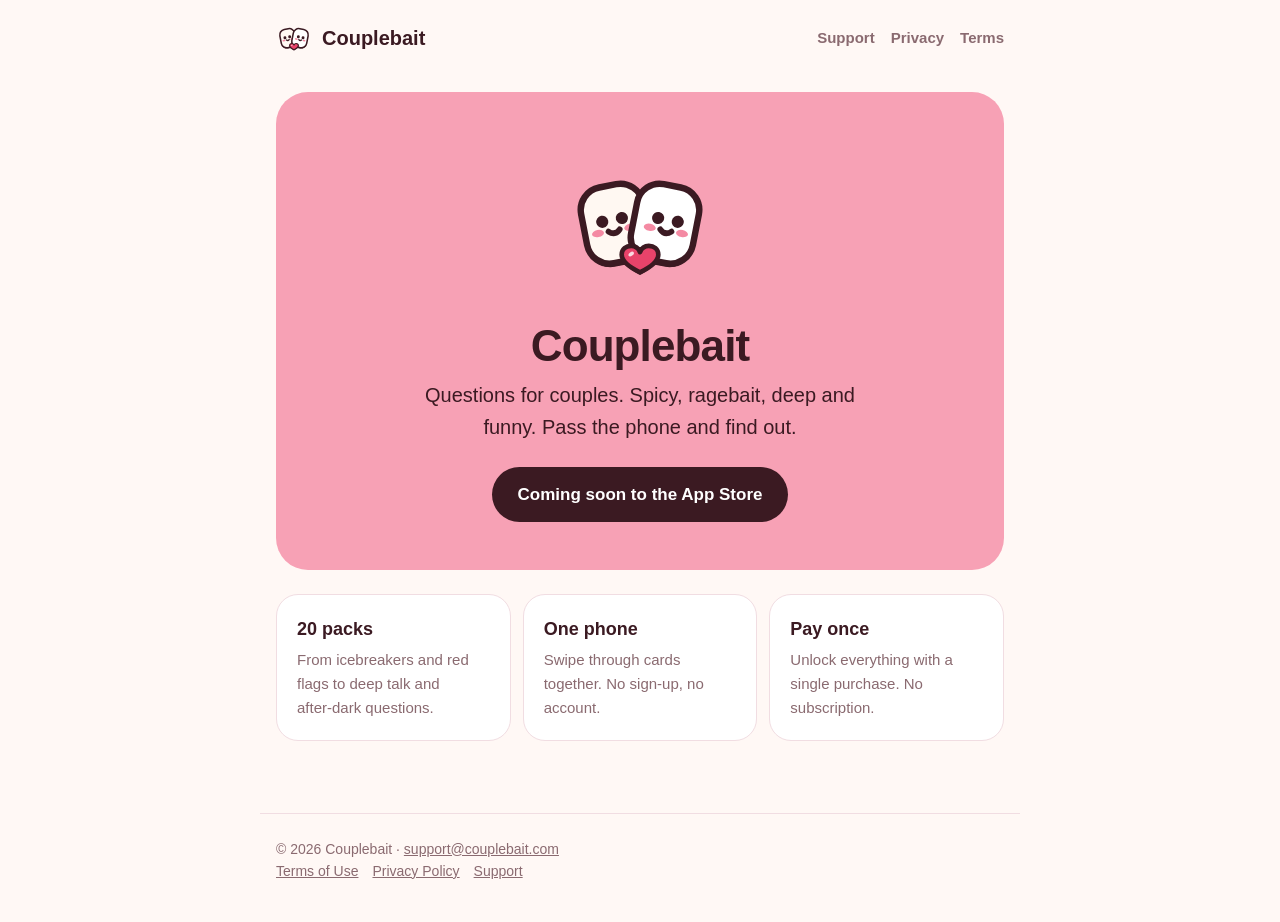
==== index.html @ bae0455f "Couplebait website: home, support, privacy policy, terms of use Co-Authored-By: Claude Opus 5.5 <nor" ====
<!doctype html>
<html lang="en"><head><meta charset="utf-8"><meta name="viewport" content="width=device-width,initial-scale=1">
<title>Couplebait – Couple Questions</title><meta name="description" content="Questions for couples. Spicy, ragebait, deep and funny. Pass the phone and find out.">
<link rel="icon" href="/favicon.png"><link rel="apple-touch-icon" href="/icon.png"><link rel="stylesheet" href="/style.css">
</head><body>
<header><a class="brand" href="/"><img src="/logo.svg" alt="">Couplebait</a>
<nav><a href="/support">Support</a><a href="/privacy">Privacy</a><a href="/terms">Terms</a></nav></header>
<main>
<section class="hero">
<img src="/logo.svg" alt="Couplebait logo">
<h1>Couplebait</h1>
<p>Questions for couples. Spicy, ragebait, deep and funny. Pass the phone and find out.</p>
<a class="badge" href="#">Coming soon to the App Store</a>
</section>
<div class="cards">
<div class="card"><h3>20 packs</h3><p>From icebreakers and red flags to deep talk and after‑dark questions.</p></div>
<div class="card"><h3>One phone</h3><p>Swipe through cards together. No sign‑up, no account.</p></div>
<div class="card"><h3>Pay once</h3><p>Unlock everything with a single purchase. No subscription.</p></div>
</div>
</main>
<footer>© 2026 Couplebait · <a href="mailto:support@couplebait.com">support@couplebait.com</a><br><a href="/terms">Terms of Use</a><a href="/privacy">Privacy Policy</a><a href="/support">Support</a></footer>
</body></html>
---- style.css ----
:root{--bg:#FFF8F5;--card:#fff;--text:#3B1A22;--muted:#8A6A70;--border:#F1DDE2;--accent:#E8436A;--soft:#FBD3DC;--pink:#F7A1B5}
*{box-sizing:border-box}
body{margin:0;background:var(--bg);color:var(--text);font:17px/1.6 -apple-system,BlinkMacSystemFont,"SF Pro Text","Segoe UI",Roboto,Helvetica,Arial,sans-serif;-webkit-font-smoothing:antialiased}
a{color:var(--accent)}
header{display:flex;align-items:center;justify-content:space-between;max-width:760px;margin:0 auto;padding:20px 16px}
header a.brand{display:flex;align-items:center;gap:10px;font-weight:800;font-size:20px;color:var(--text);text-decoration:none}
header a.brand img{width:36px;height:36px}
nav a{color:var(--muted);text-decoration:none;margin-left:16px;font-weight:600;font-size:15px}
nav a:hover{color:var(--text)}
main{max-width:760px;margin:0 auto;padding:8px 16px 48px}
.hero{background:var(--pink);border-radius:32px;text-align:center;padding:56px 20px 48px;margin-top:8px}
.hero img{width:150px;height:150px}
.hero h1{font-size:44px;line-height:1.1;margin:16px 0 8px;letter-spacing:-.02em}
.hero p{font-size:20px;margin:0 auto;max-width:460px}
.badge{display:inline-block;margin-top:24px;background:var(--text);color:#fff;border-radius:999px;padding:14px 26px;font-weight:700;text-decoration:none}
.cards{display:grid;grid-template-columns:repeat(auto-fit,minmax(200px,1fr));gap:12px;margin:24px 0}
.card{background:var(--card);border:1px solid var(--border);border-radius:22px;padding:20px}
.card h3{margin:0 0 4px;font-size:18px}
.card p{margin:0;color:var(--muted);font-size:15px}
.doc h1{font-size:34px;letter-spacing:-.02em;margin:24px 0 4px}
.doc .updated{color:var(--muted);margin-top:0}
.doc h2{font-size:21px;margin-top:32px}
.box{background:var(--card);border:1px solid var(--border);border-radius:22px;padding:20px 22px;margin:20px 0}
footer{max-width:760px;margin:0 auto;padding:24px 16px 40px;color:var(--muted);font-size:14px;border-top:1px solid var(--border)}
footer a{color:var(--muted);margin-right:14px}
@media(max-width:520px){.hero h1{font-size:34px}nav a{margin-left:10px;font-size:14px}}
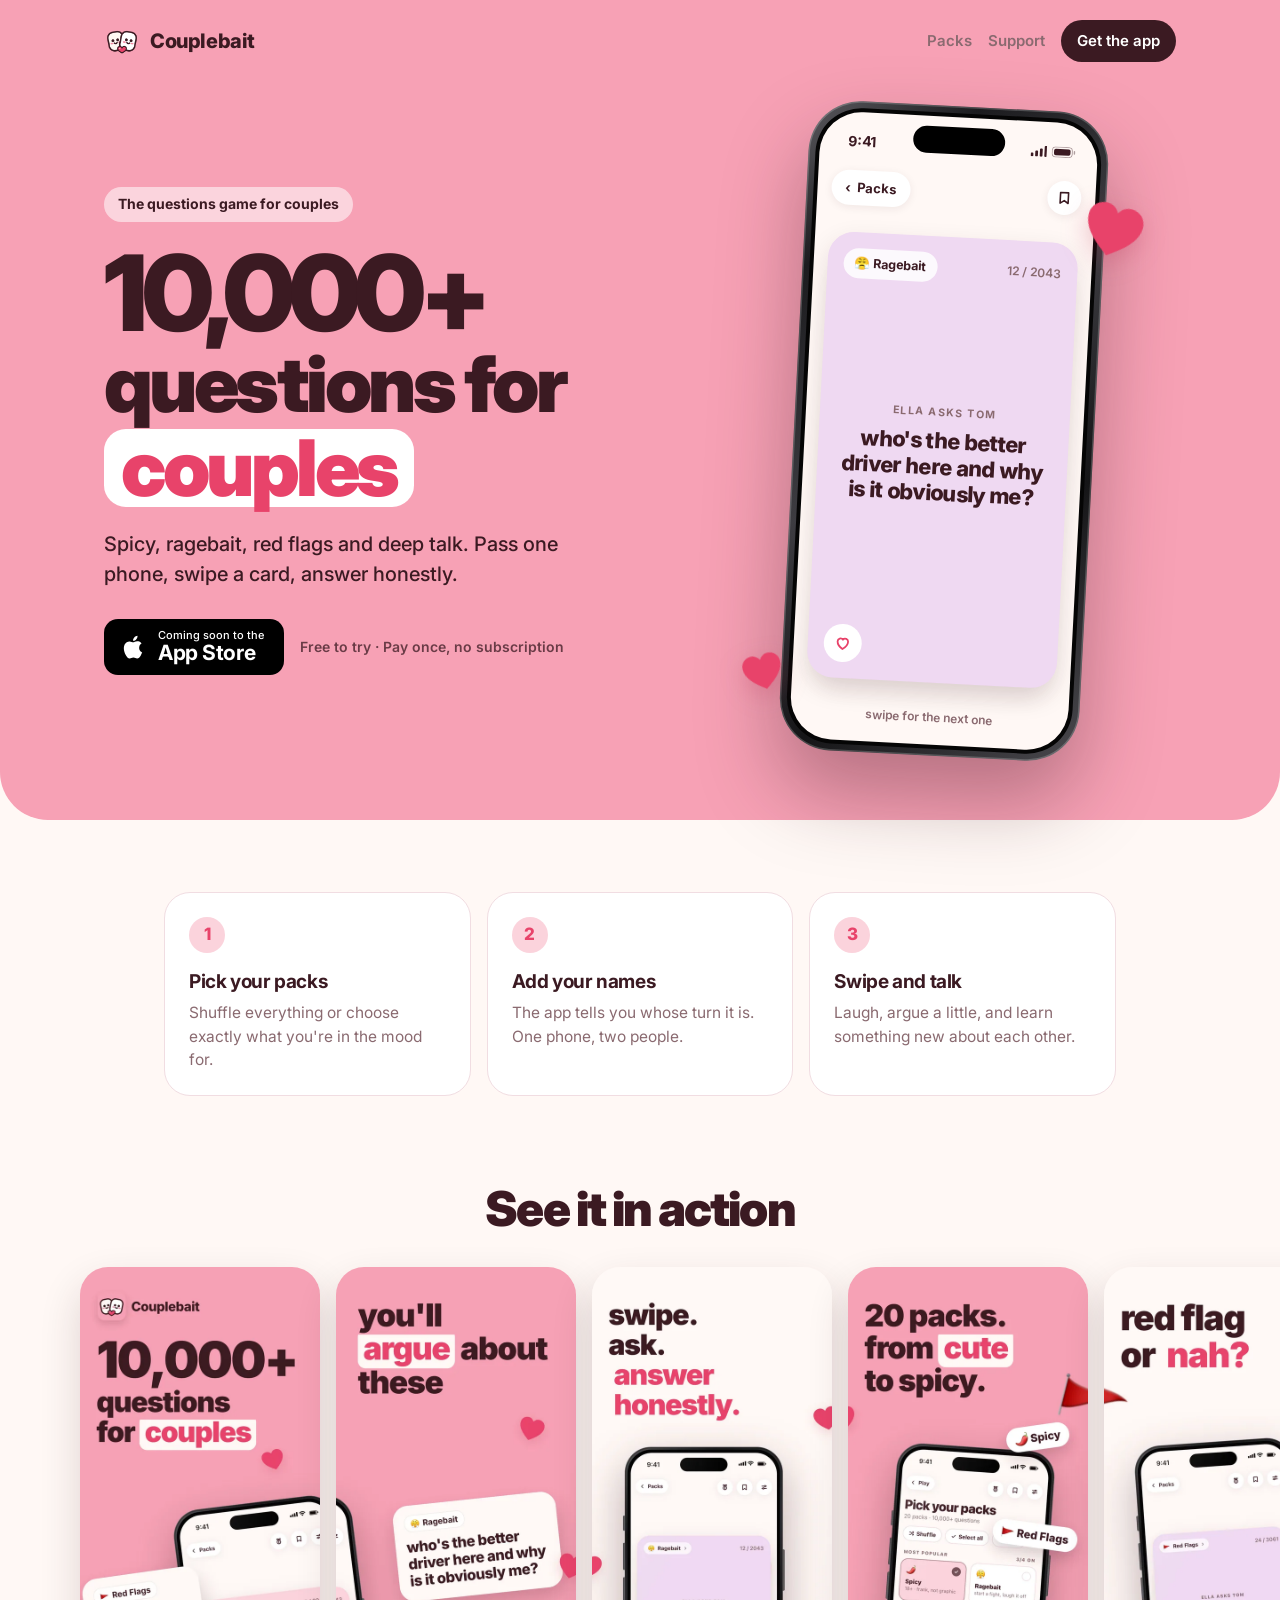
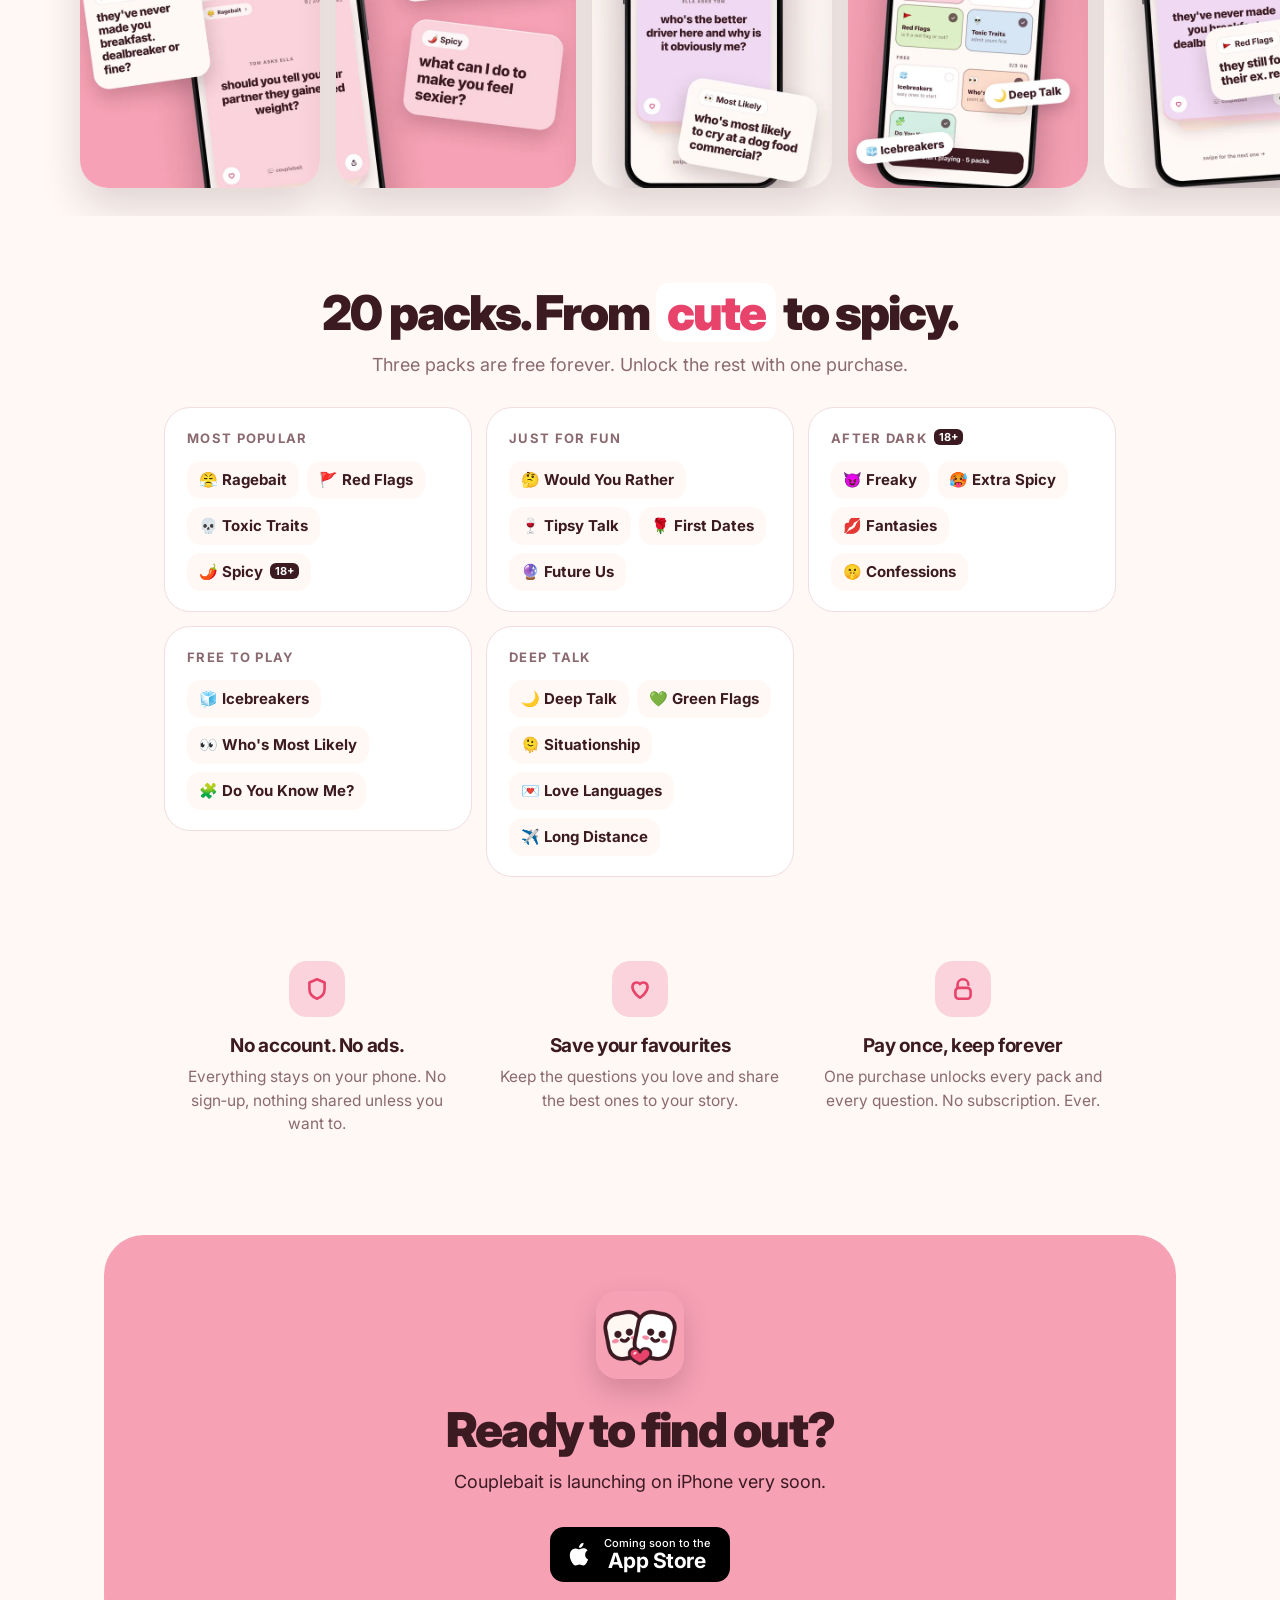
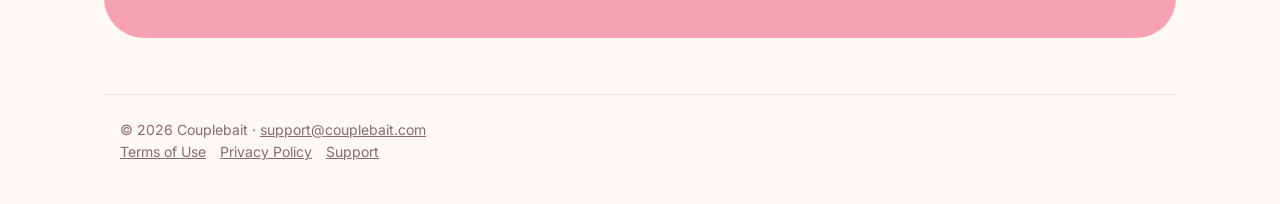
==== commit a46c51f7: "New landing page: hero with animated iPhone, screenshot gallery, packs, features Co-Authored-By: Cla" ====
--- a/index.html
+++ b/index.html
@@ -1,22 +1,130 @@
 <!doctype html>
 <html lang="en"><head><meta charset="utf-8"><meta name="viewport" content="width=device-width,initial-scale=1">
-<title>Couplebait – Couple Questions</title><meta name="description" content="Questions for couples. Spicy, ragebait, deep and funny. Pass the phone and find out.">
-<link rel="icon" href="/favicon.png"><link rel="apple-touch-icon" href="/icon.png"><link rel="stylesheet" href="/style.css">
-</head><body>
-<header><a class="brand" href="/"><img src="/logo.svg" alt="">Couplebait</a>
-<nav><a href="/support">Support</a><a href="/privacy">Privacy</a><a href="/terms">Terms</a></nav></header>
-<main>
+<title>Couplebait – Couple Questions</title>
+<meta name="description" content="10,000+ questions for couples. Spicy, ragebait, red flags, deep talk and more. One phone, two people, no account. Pay once, no subscription.">
+<meta name="theme-color" content="#F7A1B5">
+<meta property="og:title" content="Couplebait – 10,000+ questions for couples">
+<meta property="og:description" content="Spicy, ragebait, red flags, deep talk and more. Swipe, ask, answer honestly.">
+<meta property="og:image" content="https://couplebait.com/img/og.png">
+<meta property="og:url" content="https://couplebait.com/">
+<meta name="twitter:card" content="summary_large_image">
+<link rel="icon" href="/favicon.png"><link rel="apple-touch-icon" href="/icon.png">
+<link rel="preconnect" href="https://fonts.googleapis.com"><link rel="preconnect" href="https://fonts.gstatic.com" crossorigin>
+<link href="https://fonts.googleapis.com/css2?family=Inter:wght@500;600;700;800;900&display=swap" rel="stylesheet">
+<link rel="stylesheet" href="/style.css">
+</head><body class="home">
+<header class="top"><a class="brand" href="/"><img src="/icon.png" alt="">Couplebait</a>
+<nav><a href="#packs">Packs</a><a href="/support">Support</a><a class="nav-cta" href="#download">Get the app</a></nav></header>
+
 <section class="hero">
-<img src="/logo.svg" alt="Couplebait logo">
-<h1>Couplebait</h1>
-<p>Questions for couples. Spicy, ragebait, deep and funny. Pass the phone and find out.</p>
-<a class="badge" href="#">Coming soon to the App Store</a>
+  <div class="hero-text">
+    <p class="eyebrow">The questions game for couples</p>
+    <h1><span class="big">10,000+</span> questions for <span class="hl">couples</span></h1>
+    <p class="lead">Spicy, ragebait, red flags and deep talk. Pass one phone, swipe a card, answer honestly.</p>
+    <div class="cta-row">
+      <a class="store-btn" href="#download" aria-label="Coming soon to the App Store">
+        <svg viewBox="0 0 24 24" aria-hidden="true"><path fill="currentColor" d="M16.4 12.6c0-2.4 2-3.6 2.1-3.6-1.1-1.7-2.9-1.9-3.5-1.9-1.5-.2-2.9.9-3.7.9-.8 0-1.9-.9-3.2-.8-1.6 0-3.2 1-4 2.4-1.7 3-.4 7.4 1.2 9.8.8 1.2 1.8 2.5 3 2.4 1.2 0 1.7-.8 3.2-.8s1.9.8 3.2.8c1.3 0 2.2-1.2 3-2.4.9-1.4 1.3-2.7 1.3-2.8 0 0-2.6-1-2.6-4zM14 5.3c.7-.8 1.1-1.9 1-3-1 0-2.1.7-2.8 1.5-.6.7-1.2 1.8-1 2.9 1.1.1 2.1-.6 2.8-1.4z"/></svg>
+        <span><small>Coming soon to the</small>App Store</span>
+      </a>
+      <span class="cta-note">Free to try · Pay once, no subscription</span>
+    </div>
+  </div>
+
+  <div class="hero-phone">
+    <svg class="heart h1" viewBox="0 0 100 100"><path d="M50 86C24 68 10 53 10 35 10 22 20 13 32 13c8 0 14 4 18 11 4-7 10-11 18-11 12 0 22 9 22 22 0 18-14 33-40 51z"/></svg>
+    <svg class="heart h2" viewBox="0 0 100 100"><path d="M50 86C24 68 10 53 10 35 10 22 20 13 32 13c8 0 14 4 18 11 4-7 10-11 18-11 12 0 22 9 22 22 0 18-14 33-40 51z"/></svg>
+    <div class="phone">
+      <div class="screen">
+        <div class="status"><b>9:41</b><i class="island"></i><span class="sig"><svg viewBox="0 0 18 12"><rect x="0" y="8" width="3" height="4" rx="1"/><rect x="5" y="5.5" width="3" height="6.5" rx="1"/><rect x="10" y="3" width="3" height="9" rx="1"/><rect x="15" y="0" width="3" height="12" rx="1"/></svg><svg viewBox="0 0 26 12"><rect x=".5" y=".5" width="22" height="11" rx="3.5" fill="none" stroke="currentColor" opacity=".4"/><rect x="2.5" y="2.5" width="18" height="7" rx="2"/><rect x="24" y="4" width="1.6" height="4" rx=".8" opacity=".4"/></svg></span></div>
+        <div class="appbar"><span class="pill-back">‹&nbsp; Packs</span><span class="round"><svg viewBox="0 0 24 24"><path d="M6 4h12v16l-6-4-6 4z" fill="none" stroke="currentColor" stroke-width="2.4" stroke-linejoin="round"/></svg></span></div>
+        <div class="deck" id="deck"></div>
+        <p class="swipe-hint">swipe for the next one</p>
+      </div>
+    </div>
+  </div>
 </section>
-<div class="cards">
-<div class="card"><h3>20 packs</h3><p>From icebreakers and red flags to deep talk and after‑dark questions.</p></div>
-<div class="card"><h3>One phone</h3><p>Swipe through cards together. No sign‑up, no account.</p></div>
-<div class="card"><h3>Pay once</h3><p>Unlock everything with a single purchase. No subscription.</p></div>
-</div>
-</main>
+
+<section class="how">
+  <div class="step"><span class="num">1</span><h3>Pick your packs</h3><p>Shuffle everything or choose exactly what you're in the mood for.</p></div>
+  <div class="step"><span class="num">2</span><h3>Add your names</h3><p>The app tells you whose turn it is. One phone, two people.</p></div>
+  <div class="step"><span class="num">3</span><h3>Swipe and talk</h3><p>Laugh, argue a little, and learn something new about each other.</p></div>
+</section>
+
+<section class="gallery-wrap">
+  <h2>See it in action</h2>
+  <div class="gallery" tabindex="0" aria-label="App screenshots">
+    <img src="/img/shot-01.webp" alt="10,000+ questions for couples" loading="lazy" width="540" height="1174">
+    <img src="/img/shot-02.webp" alt="You'll argue about these" loading="lazy" width="540" height="1174">
+    <img src="/img/shot-03.webp" alt="Swipe, ask, answer honestly" loading="lazy" width="540" height="1174">
+    <img src="/img/shot-04.webp" alt="20 packs from cute to spicy" loading="lazy" width="540" height="1174">
+    <img src="/img/shot-05.webp" alt="Red flag or nah?" loading="lazy" width="540" height="1174">
+    <img src="/img/shot-06.webp" alt="Save the ones you love" loading="lazy" width="540" height="1174">
+    <img src="/img/shot-07.webp" alt="Post it to your story" loading="lazy" width="540" height="1174">
+    <img src="/img/shot-08.webp" alt="Pay once, yours forever" loading="lazy" width="540" height="1174">
+  </div>
+</section>
+
+<section class="packs" id="packs">
+  <h2>20 packs. From <span class="hl">cute</span> to spicy.</h2>
+  <p class="sub">Three packs are free forever. Unlock the rest with one purchase.</p>
+  <div class="pack-grid">
+    <div class="pack-group"><h4>Most Popular</h4><div class="chips"><span>😤 Ragebait</span><span>🚩 Red Flags</span><span>💀 Toxic Traits</span><span>🌶️ Spicy <em>18+</em></span></div></div>
+    <div class="pack-group"><h4>Free to play</h4><div class="chips"><span>🧊 Icebreakers</span><span>👀 Who's Most Likely</span><span>🧩 Do You Know Me?</span></div></div>
+    <div class="pack-group"><h4>Just for Fun</h4><div class="chips"><span>🤔 Would You Rather</span><span>🍷 Tipsy Talk</span><span>🌹 First Dates</span><span>🔮 Future Us</span></div></div>
+    <div class="pack-group"><h4>Deep Talk</h4><div class="chips"><span>🌙 Deep Talk</span><span>💚 Green Flags</span><span>🫠 Situationship</span><span>💌 Love Languages</span><span>✈️ Long Distance</span></div></div>
+    <div class="pack-group"><h4>After Dark <em>18+</em></h4><div class="chips"><span>😈 Freaky</span><span>🥵 Extra Spicy</span><span>💋 Fantasies</span><span>🤫 Confessions</span></div></div>
+  </div>
+</section>
+
+<section class="features">
+  <div class="feat"><div class="ico"><svg viewBox="0 0 24 24"><path d="M12 3l7 3v6c0 4.5-3 7.5-7 9-4-1.5-7-4.5-7-9V6z"/></svg></div><h3>No account. No ads.</h3><p>Everything stays on your phone. No sign‑up, nothing shared unless you want to.</p></div>
+  <div class="feat"><div class="ico"><svg viewBox="0 0 24 24"><path d="M12 20s-7-4.4-7-10a4 4 0 0 1 7-2.6A4 4 0 0 1 19 10c0 5.6-7 10-7 10z"/></svg></div><h3>Save your favourites</h3><p>Keep the questions you love and share the best ones to your story.</p></div>
+  <div class="feat"><div class="ico"><svg viewBox="0 0 24 24"><path d="M7 11V8a5 5 0 0 1 10 0"/><rect x="5" y="11" width="14" height="10" rx="3"/></svg></div><h3>Pay once, keep forever</h3><p>One purchase unlocks every pack and every question. No subscription. Ever.</p></div>
+</section>
+
+<section class="final" id="download">
+  <img src="/icon.png" alt="" class="final-icon">
+  <h2>Ready to find out?</h2>
+  <p>Couplebait is launching on iPhone very soon.</p>
+  <div class="cta-row center">
+    <span class="store-btn light" aria-label="Coming soon to the App Store">
+      <svg viewBox="0 0 24 24" aria-hidden="true"><path fill="currentColor" d="M16.4 12.6c0-2.4 2-3.6 2.1-3.6-1.1-1.7-2.9-1.9-3.5-1.9-1.5-.2-2.9.9-3.7.9-.8 0-1.9-.9-3.2-.8-1.6 0-3.2 1-4 2.4-1.7 3-.4 7.4 1.2 9.8.8 1.2 1.8 2.5 3 2.4 1.2 0 1.7-.8 3.2-.8s1.9.8 3.2.8c1.3 0 2.2-1.2 3-2.4.9-1.4 1.3-2.7 1.3-2.8 0 0-2.6-1-2.6-4zM14 5.3c.7-.8 1.1-1.9 1-3-1 0-2.1.7-2.8 1.5-.6.7-1.2 1.8-1 2.9 1.1.1 2.1-.6 2.8-1.4z"/></svg>
+      <span><small>Coming soon to the</small>App Store</span>
+    </span>
+  </div>
+</section>
+
 <footer>© 2026 Couplebait · <a href="mailto:support@couplebait.com">support@couplebait.com</a><br><a href="/terms">Terms of Use</a><a href="/privacy">Privacy Policy</a><a href="/support">Support</a></footer>
+
+<script>
+(function(){
+  var Q=[
+    ['😤','Ragebait','#EFD9F2',"who's the better driver here and why is it obviously me?",'Ella asks Tom'],
+    ['🚩','Red Flags','#FBD3DC',"they still follow their ex. red flag?",'Tom asks Ella'],
+    ['👀',"Who's Most Likely",'#FCE6DC',"who's most likely to cry at a dog food commercial?",'Ella asks Tom'],
+    ['🌙','Deep Talk','#F8E1E7',"what's something you've never told anyone about us?",'Tom asks Ella'],
+    ['🤔','Would You Rather','#EFD9F2',"would you rather read my texts or I read yours?",'Ella asks Tom'],
+    ['😤','Ragebait','#FBD3DC',"should you tell your partner they gained weight?",'Tom asks Ella']
+  ];
+  var deck=document.getElementById('deck'),i=0;
+  function card(q,n){
+    var c=document.createElement('div');c.className='qcard';c.style.background=q[2];
+    c.innerHTML='<div class="qtop"><span class="chip">'+q[0]+' '+q[1]+'</span><span class="cnt">'+(12+n)+' / 2043</span></div><p class="asks">'+q[4]+'</p><p class="qt">'+q[3]+'</p><span class="qheart"><svg viewBox="0 0 24 24"><path d="M12 20s-7-4.4-7-10a4 4 0 0 1 7-2.6A4 4 0 0 1 19 10c0 5.6-7 10-7 10z"/></svg></span>';
+    return c;
+  }
+  function render(){
+    deck.innerHTML='';
+    var back=card(Q[(i+1)%Q.length],i+1);back.classList.add('back');deck.appendChild(back);
+    var front=card(Q[i%Q.length],i);deck.appendChild(front);
+    return front;
+  }
+  var front=render();
+  if(window.matchMedia('(prefers-reduced-motion: reduce)').matches) return;
+  setInterval(function(){
+    front.classList.add(i%2?'out-l':'out-r');
+    deck.querySelector('.back').classList.add('up');
+    setTimeout(function(){i++;front=render();},520);
+  },3200);
+})();
+</script>
 </body></html>
--- a/style.css
+++ b/style.css
@@ -1,26 +1,125 @@
 :root{--bg:#FFF8F5;--card:#fff;--text:#3B1A22;--muted:#8A6A70;--border:#F1DDE2;--accent:#E8436A;--soft:#FBD3DC;--pink:#F7A1B5}
 *{box-sizing:border-box}
-body{margin:0;background:var(--bg);color:var(--text);font:17px/1.6 -apple-system,BlinkMacSystemFont,"SF Pro Text","Segoe UI",Roboto,Helvetica,Arial,sans-serif;-webkit-font-smoothing:antialiased}
+html{scroll-behavior:smooth}
+body{margin:0;background:var(--bg);color:var(--text);font:17px/1.6 Inter,-apple-system,BlinkMacSystemFont,"SF Pro Text","Segoe UI",Roboto,Helvetica,Arial,sans-serif;-webkit-font-smoothing:antialiased;overflow-x:hidden}
 a{color:var(--accent)}
 header{display:flex;align-items:center;justify-content:space-between;max-width:760px;margin:0 auto;padding:20px 16px}
-header a.brand{display:flex;align-items:center;gap:10px;font-weight:800;font-size:20px;color:var(--text);text-decoration:none}
-header a.brand img{width:36px;height:36px}
+header a.brand{display:flex;align-items:center;gap:10px;font-weight:800;font-size:20px;color:var(--text);text-decoration:none;letter-spacing:-.02em}
+header a.brand img{width:36px;height:36px;border-radius:9px}
 nav a{color:var(--muted);text-decoration:none;margin-left:16px;font-weight:600;font-size:15px}
 nav a:hover{color:var(--text)}
 main{max-width:760px;margin:0 auto;padding:8px 16px 48px}
-.hero{background:var(--pink);border-radius:32px;text-align:center;padding:56px 20px 48px;margin-top:8px}
-.hero img{width:150px;height:150px}
-.hero h1{font-size:44px;line-height:1.1;margin:16px 0 8px;letter-spacing:-.02em}
-.hero p{font-size:20px;margin:0 auto;max-width:460px}
-.badge{display:inline-block;margin-top:24px;background:var(--text);color:#fff;border-radius:999px;padding:14px 26px;font-weight:700;text-decoration:none}
-.cards{display:grid;grid-template-columns:repeat(auto-fit,minmax(200px,1fr));gap:12px;margin:24px 0}
-.card{background:var(--card);border:1px solid var(--border);border-radius:22px;padding:20px}
-.card h3{margin:0 0 4px;font-size:18px}
-.card p{margin:0;color:var(--muted);font-size:15px}
 .doc h1{font-size:34px;letter-spacing:-.02em;margin:24px 0 4px}
 .doc .updated{color:var(--muted);margin-top:0}
 .doc h2{font-size:21px;margin-top:32px}
 .box{background:var(--card);border:1px solid var(--border);border-radius:22px;padding:20px 22px;margin:20px 0}
 footer{max-width:760px;margin:0 auto;padding:24px 16px 40px;color:var(--muted);font-size:14px;border-top:1px solid var(--border)}
 footer a{color:var(--muted);margin-right:14px}
-@media(max-width:520px){.hero h1{font-size:34px}nav a{margin-left:10px;font-size:14px}}
+
+/* ---------- Landing ---------- */
+.home{background:var(--bg)}
+.home header.top{max-width:1120px;padding:20px 24px;position:relative;z-index:5}
+.home nav{display:flex;align-items:center}
+.nav-cta{background:var(--text);color:#fff!important;padding:9px 16px;border-radius:999px}
+.hl{background:#fff;color:var(--accent);padding:0 .22em;border-radius:.28em;box-decoration-break:clone;-webkit-box-decoration-break:clone}
+
+.hero{max-width:1120px;margin:0 auto;padding:24px 24px 64px;display:grid;grid-template-columns:1.1fr .9fr;gap:40px;align-items:center;position:relative}
+.hero::before{content:"";position:absolute;inset:-120px -50vw 0;background:var(--pink);z-index:-1;border-radius:0 0 48px 48px}
+.home .hero::before{left:calc(50% - 50vw);right:calc(50% - 50vw)}
+.eyebrow{display:inline-block;background:rgba(255,255,255,.55);border-radius:999px;padding:6px 14px;font-weight:700;font-size:14px;margin:0 0 18px}
+.hero h1{font-size:clamp(44px,6.4vw,78px);line-height:1;letter-spacing:-.045em;font-weight:900;margin:0}
+.hero h1 .big{display:block;font-size:1.35em;letter-spacing:-.06em}
+.hero h1 .hl{display:inline-block;margin-top:.08em}
+.lead{font-size:20px;line-height:1.5;max-width:460px;margin:22px 0 0;font-weight:500}
+.cta-row{display:flex;align-items:center;gap:16px;flex-wrap:wrap;margin-top:30px}
+.cta-row.center{justify-content:center}
+.cta-note{font-size:14px;font-weight:600;opacity:.75}
+.store-btn{display:inline-flex;align-items:center;gap:10px;background:#000;color:#fff;border-radius:14px;padding:10px 20px 10px 16px;text-decoration:none;transition:transform .2s ease}
+.store-btn:hover{transform:translateY(-2px)}
+.store-btn svg{width:28px;height:28px}
+.store-btn span{display:flex;flex-direction:column;font-weight:700;font-size:21px;line-height:1.1;letter-spacing:-.02em}
+.store-btn small{font-size:11px;font-weight:500;letter-spacing:0}
+
+/* phone */
+.hero-phone{position:relative;display:flex;justify-content:center}
+.phone{width:300px;aspect-ratio:9/19.5;border-radius:52px;padding:11px;background:linear-gradient(135deg,#5b5a5f,#1c1c1f 18%,#3d3c41 45%,#151517 70%,#4a494e);box-shadow:0 40px 80px rgba(59,26,34,.35),inset 0 0 0 1.5px rgba(255,255,255,.2);transform:rotate(3deg);position:relative;z-index:2}
+.screen{position:relative;width:100%;height:100%;border-radius:42px;background:var(--bg);overflow:hidden;box-shadow:0 0 0 4px #050505}
+.status{display:flex;justify-content:space-between;align-items:center;padding:14px 22px 0 28px;font-size:14px;height:44px}
+.island{position:absolute;left:50%;top:10px;transform:translateX(-50%);width:92px;height:27px;background:#000;border-radius:20px}
+.sig{display:flex;gap:5px;align-items:center}.sig svg{height:11px;fill:var(--text);color:var(--text)}
+.appbar{display:flex;justify-content:space-between;align-items:center;padding:14px 14px 0}
+.pill-back,.round{background:#fff;border-radius:999px;box-shadow:0 2px 8px rgba(59,26,34,.08);font-weight:700;font-size:13px}
+.pill-back{padding:7px 14px}
+.round{width:34px;height:34px;display:grid;place-items:center}.round svg{width:16px;height:16px}
+.deck{position:absolute;left:14px;right:14px;top:120px;bottom:62px}
+.qcard{position:absolute;inset:0;border-radius:26px;padding:16px;box-shadow:0 10px 26px rgba(59,26,34,.12);display:flex;flex-direction:column;transition:transform .5s cubic-bezier(.3,.7,.3,1),opacity .5s}
+.qcard.back{transform:scale(.94) translateY(14px);opacity:.7}
+.qcard.back.up{transform:none;opacity:1}
+.qcard.out-r{transform:translateX(130%) rotate(18deg);opacity:0}
+.qcard.out-l{transform:translateX(-130%) rotate(-18deg);opacity:0}
+.qtop{display:flex;justify-content:space-between;align-items:center}
+.chip{background:rgba(255,255,255,.85);border-radius:999px;padding:5px 11px;font-weight:700;font-size:12.5px}
+.cnt{font-size:12px;font-weight:600;color:var(--muted)}
+.asks{margin:auto 0 8px;text-align:center;text-transform:uppercase;letter-spacing:.14em;font-size:10.5px;font-weight:700;color:var(--muted)}
+.qt{margin:0 0 auto;text-align:center;font-weight:800;font-size:22px;line-height:1.18;letter-spacing:-.03em}
+.qheart{width:38px;height:38px;border-radius:50%;background:#fff;display:grid;place-items:center}
+.qheart svg{width:18px;fill:none;stroke:var(--accent);stroke-width:2.4}
+.swipe-hint{position:absolute;bottom:18px;width:100%;text-align:center;font-size:12px;color:var(--muted);margin:0;font-weight:600}
+.heart{position:absolute;fill:var(--accent);filter:drop-shadow(0 8px 12px rgba(184,38,75,.25));z-index:3}
+.heart.h1{width:70px;top:90px;right:6%;transform:rotate(16deg);animation:float 5s ease-in-out infinite}
+.heart.h2{width:48px;bottom:60px;left:6%;transform:rotate(-14deg);animation:float 6s ease-in-out infinite reverse}
+@keyframes float{50%{translate:0 -10px}}
+
+/* sections */
+.home section h2{font-size:clamp(32px,4.4vw,48px);line-height:1.05;letter-spacing:-.04em;font-weight:900;margin:0 0 12px;text-align:center}
+.how{max-width:1000px;margin:72px auto 0;padding:0 24px;display:grid;grid-template-columns:repeat(3,1fr);gap:16px}
+.step{background:#fff;border:1px solid var(--border);border-radius:26px;padding:24px}
+.num{display:grid;place-items:center;width:36px;height:36px;border-radius:50%;background:var(--soft);color:var(--accent);font-weight:800}
+.step h3,.feat h3{margin:14px 0 4px;font-size:19px;letter-spacing:-.02em}
+.step p,.feat p{margin:0;color:var(--muted);font-size:15.5px;line-height:1.5}
+
+.gallery-wrap{margin:88px 0 0}
+.gallery{display:flex;gap:16px;overflow-x:auto;scroll-snap-type:x mandatory;padding:20px max(24px,calc(50vw - 560px)) 28px;scrollbar-width:none}
+.gallery::-webkit-scrollbar{display:none}
+.gallery img{flex:0 0 auto;width:240px;height:auto;border-radius:28px;scroll-snap-align:center;box-shadow:0 18px 40px rgba(59,26,34,.16)}
+
+.packs{max-width:1000px;margin:72px auto 0;padding:0 24px}
+.sub{text-align:center;color:var(--muted);margin:0 0 28px;font-size:18px}
+.pack-grid{columns:3 280px;column-gap:14px}
+.pack-group{break-inside:avoid;margin-bottom:14px;background:#fff;border:1px solid var(--border);border-radius:26px;padding:20px 22px}
+.pack-group h4{margin:0 0 12px;font-size:13px;text-transform:uppercase;letter-spacing:.1em;color:var(--muted)}
+.chips{display:flex;flex-wrap:wrap;gap:8px}
+.chips span{background:var(--bg);border-radius:14px;padding:7px 12px;font-weight:700;font-size:15px}
+.pack-group em,.chips em{font-style:normal;font-size:11px;background:var(--text);color:#fff;border-radius:6px;padding:1px 5px;margin-left:3px;vertical-align:2px;letter-spacing:0}
+
+.features{max-width:1000px;margin:72px auto 0;padding:0 24px;display:grid;grid-template-columns:repeat(3,1fr);gap:16px}
+.feat{text-align:center;padding:12px}
+.ico{width:56px;height:56px;margin:0 auto;border-radius:18px;background:var(--soft);display:grid;place-items:center}
+.ico svg{width:26px;fill:none;stroke:var(--accent);stroke-width:2.4;stroke-linecap:round;stroke-linejoin:round}
+
+.final{max-width:1072px;margin:88px auto 56px;background:var(--pink);border-radius:40px;padding:56px 24px;text-align:center}
+.final-icon{width:88px;height:88px;border-radius:22px;box-shadow:0 12px 28px rgba(59,26,34,.2)}
+.final h2{margin-top:18px!important}
+.final p{font-size:18px;margin:0}
+.store-btn.light{cursor:default}
+.home footer{max-width:1072px}
+
+@media(max-width:860px){
+  .hero{grid-template-columns:1fr;text-align:center;padding-top:8px;gap:48px}
+  .lead{margin-left:auto;margin-right:auto}
+  .hero .cta-row{justify-content:center}
+  .how,.features{grid-template-columns:1fr}
+  .step{display:grid;grid-template-columns:36px 1fr;column-gap:14px;padding:18px 20px}.step h3{margin:4px 0 2px}.step p{grid-column:2}
+  .final{margin-left:16px;margin-right:16px}
+}
+@media(max-width:520px){
+  nav a{margin-left:10px;font-size:14px}
+  .home nav a:not(.nav-cta){display:none}
+  .home header.top{padding:16px}
+  .hero{padding:8px 16px 48px}
+  .how,.packs,.features{padding:0 16px}
+  .phone{width:260px}
+  .qt{font-size:19px}
+  .gallery img{width:200px}
+}
+@media(prefers-reduced-motion:reduce){.heart{animation:none}.qcard{transition:none}}
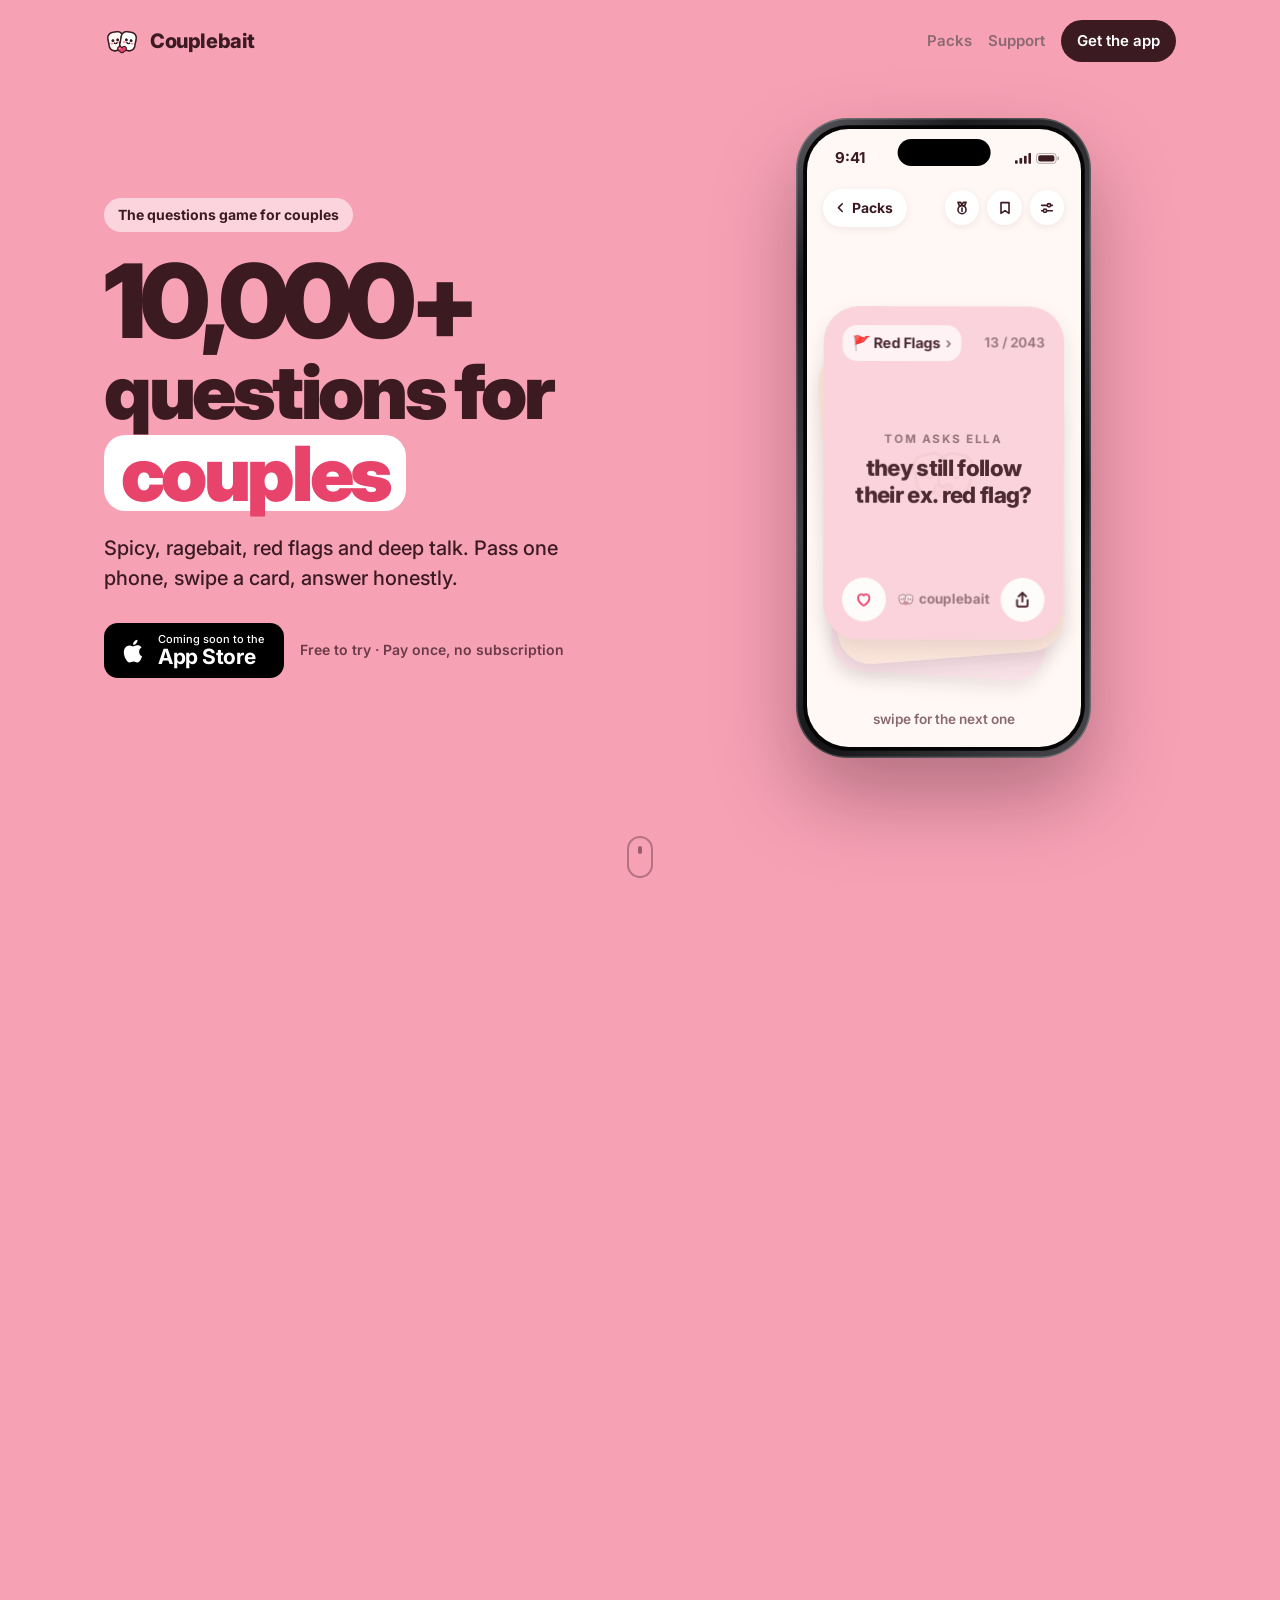
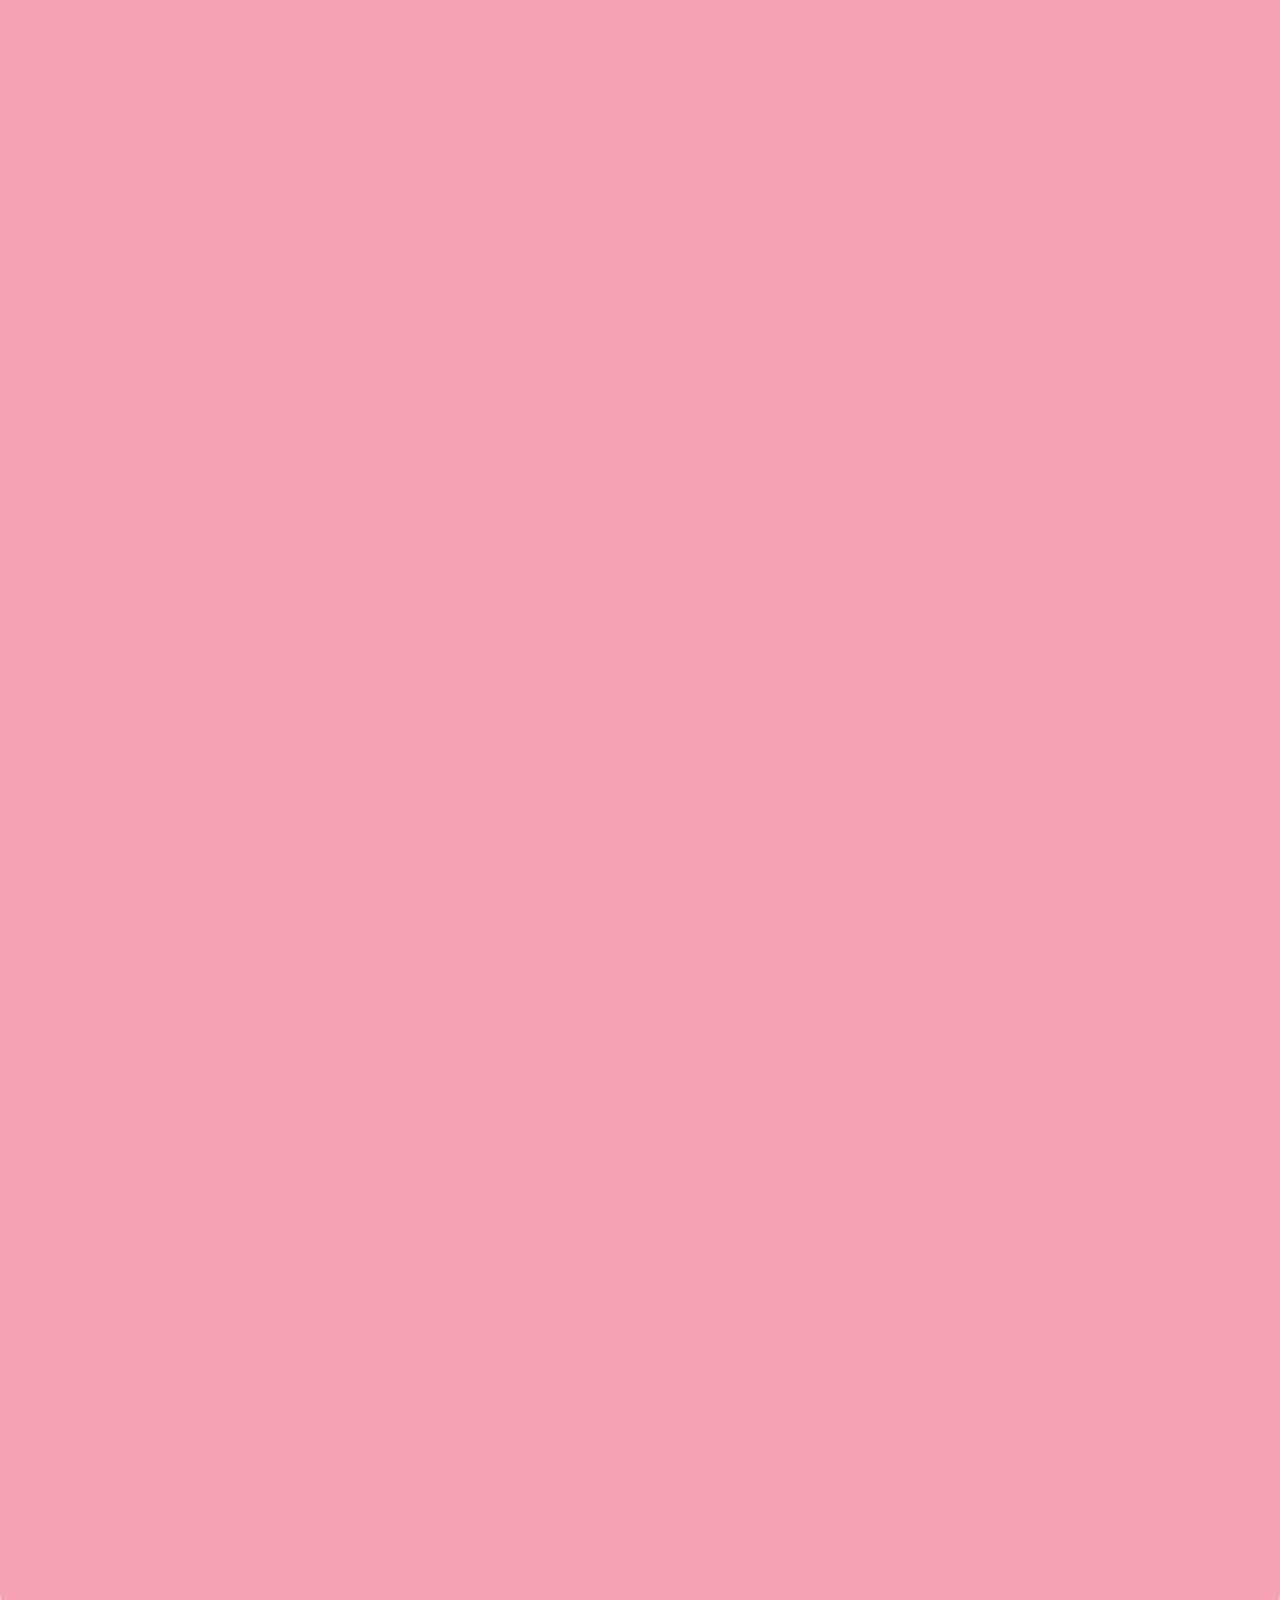
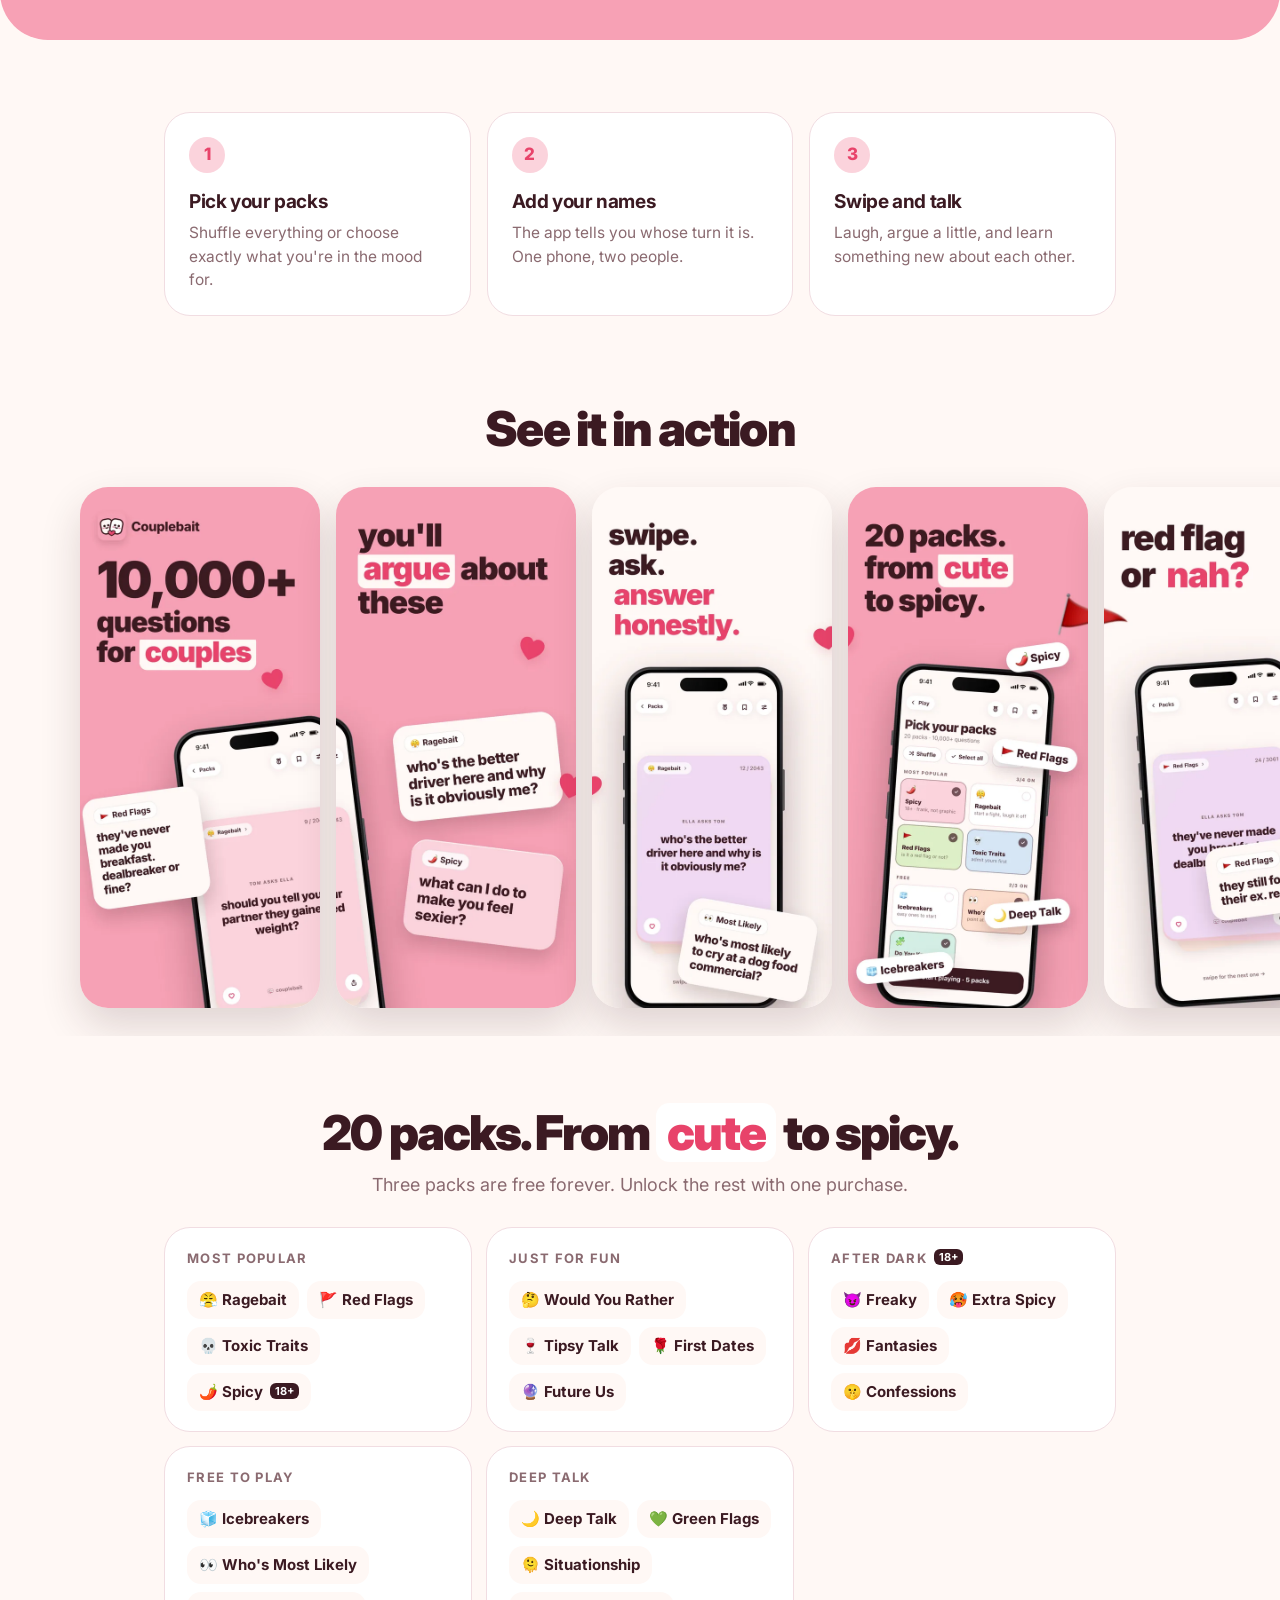
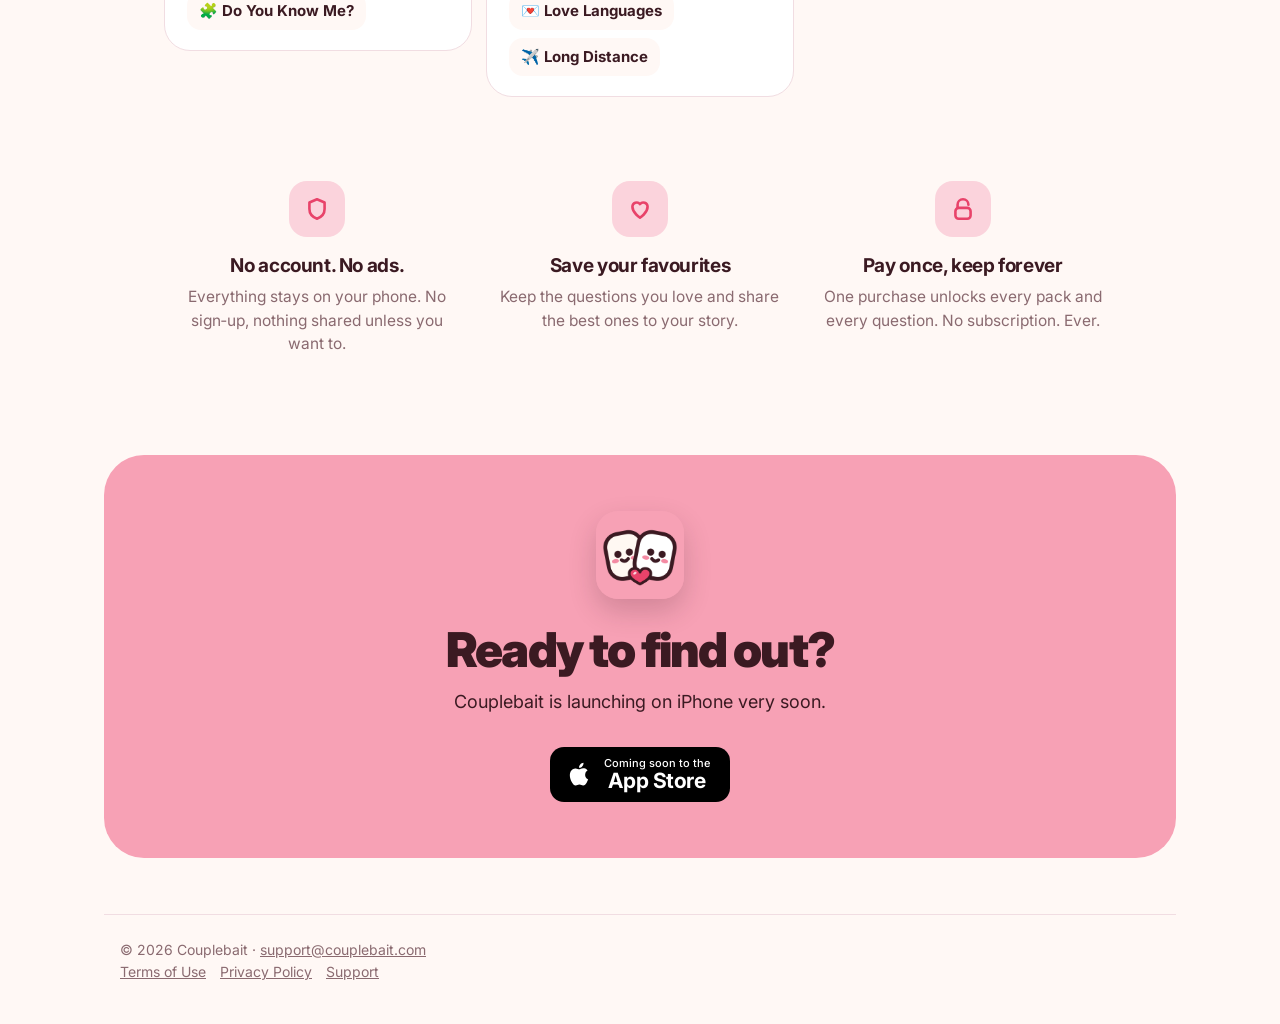
==== commit aac87e2d: "Hero: scroll-driven card swipe in the phone (cards fly up as you scroll), app-accurate card UI, no h" ====
--- a/index.html
+++ b/index.html
@@ -16,7 +16,9 @@
 <header class="top"><a class="brand" href="/"><img src="/icon.png" alt="">Couplebait</a>
 <nav><a href="#packs">Packs</a><a href="/support">Support</a><a class="nav-cta" href="#download">Get the app</a></nav></header>
 
-<section class="hero">
+<section class="hero-scroll" id="top">
+ <div class="hero-sticky">
+ <div class="hero">
   <div class="hero-text">
     <p class="eyebrow">The questions game for couples</p>
     <h1><span class="big">10,000+</span> questions for <span class="hl">couples</span></h1>
@@ -29,19 +31,19 @@
       <span class="cta-note">Free to try · Pay once, no subscription</span>
     </div>
   </div>
-
   <div class="hero-phone">
-    <svg class="heart h1" viewBox="0 0 100 100"><path d="M50 86C24 68 10 53 10 35 10 22 20 13 32 13c8 0 14 4 18 11 4-7 10-11 18-11 12 0 22 9 22 22 0 18-14 33-40 51z"/></svg>
-    <svg class="heart h2" viewBox="0 0 100 100"><path d="M50 86C24 68 10 53 10 35 10 22 20 13 32 13c8 0 14 4 18 11 4-7 10-11 18-11 12 0 22 9 22 22 0 18-14 33-40 51z"/></svg>
     <div class="phone">
       <div class="screen">
         <div class="status"><b>9:41</b><i class="island"></i><span class="sig"><svg viewBox="0 0 18 12"><rect x="0" y="8" width="3" height="4" rx="1"/><rect x="5" y="5.5" width="3" height="6.5" rx="1"/><rect x="10" y="3" width="3" height="9" rx="1"/><rect x="15" y="0" width="3" height="12" rx="1"/></svg><svg viewBox="0 0 26 12"><rect x=".5" y=".5" width="22" height="11" rx="3.5" fill="none" stroke="currentColor" opacity=".4"/><rect x="2.5" y="2.5" width="18" height="7" rx="2"/><rect x="24" y="4" width="1.6" height="4" rx=".8" opacity=".4"/></svg></span></div>
-        <div class="appbar"><span class="pill-back">‹&nbsp; Packs</span><span class="round"><svg viewBox="0 0 24 24"><path d="M6 4h12v16l-6-4-6 4z" fill="none" stroke="currentColor" stroke-width="2.4" stroke-linejoin="round"/></svg></span></div>
+        <div class="appbar"><span class="pill-back"><svg viewBox="0 0 24 24" fill="none" stroke="currentColor" stroke-width="2.4" stroke-linecap="round" stroke-linejoin="round"><path d="M14.5 6l-6 6 6 6"/></svg>Packs</span><span class="rounds"><span class="round"><svg viewBox="0 0 24 24" fill="none" stroke="currentColor" stroke-width="2.4" stroke-linecap="round" stroke-linejoin="round"><circle cx="12" cy="14.5" r="6"/><path d="M8.5 9.6 6 3.5h4l2 4.3 2-4.3h4l-2.5 6.1"/><path d="M12 12v5"/></svg></span><span class="round"><svg viewBox="0 0 24 24" fill="none" stroke="currentColor" stroke-width="2.4" stroke-linecap="round" stroke-linejoin="round"><path d="M6 4h12v16l-6-4-6 4z"/></svg></span><span class="round"><svg viewBox="0 0 24 24" fill="none" stroke="currentColor" stroke-width="2.4" stroke-linecap="round" stroke-linejoin="round"><path d="M4 8h8.5M17.5 8H20M4 16h2.5M11.5 16H20"/><circle cx="15" cy="8" r="2.5"/><circle cx="9" cy="16" r="2.5"/></svg></span></span></div>
         <div class="deck" id="deck"></div>
         <p class="swipe-hint">swipe for the next one</p>
       </div>
     </div>
   </div>
+ </div>
+ <div class="scroll-cue" aria-hidden="true"><span></span></div>
+ </div>
 </section>
 
 <section class="how">
@@ -99,32 +101,70 @@
 <script>
 (function(){
   var Q=[
-    ['😤','Ragebait','#EFD9F2',"who's the better driver here and why is it obviously me?",'Ella asks Tom'],
-    ['🚩','Red Flags','#FBD3DC',"they still follow their ex. red flag?",'Tom asks Ella'],
-    ['👀',"Who's Most Likely",'#FCE6DC',"who's most likely to cry at a dog food commercial?",'Ella asks Tom'],
-    ['🌙','Deep Talk','#F8E1E7',"what's something you've never told anyone about us?",'Tom asks Ella'],
-    ['🤔','Would You Rather','#EFD9F2',"would you rather read my texts or I read yours?",'Ella asks Tom'],
-    ['😤','Ragebait','#FBD3DC',"should you tell your partner they gained weight?",'Tom asks Ella']
+    ['😤','Ragebait',"who's the better driver here and why is it obviously me?"],
+    ['🚩','Red Flags',"they still follow their ex. red flag?"],
+    ['👀',"Who's Most Likely","who's most likely to cry at a dog food commercial?"],
+    ['🤔','Would You Rather',"would you rather read my texts or I read yours?"],
+    ['🌙','Deep Talk',"what's something you've never told me about us?"],
+    ['🌶️','Spicy',"what can I do to make you feel sexier?"]
   ];
-  var deck=document.getElementById('deck'),i=0;
-  function card(q,n){
-    var c=document.createElement('div');c.className='qcard';c.style.background=q[2];
-    c.innerHTML='<div class="qtop"><span class="chip">'+q[0]+' '+q[1]+'</span><span class="cnt">'+(12+n)+' / 2043</span></div><p class="asks">'+q[4]+'</p><p class="qt">'+q[3]+'</p><span class="qheart"><svg viewBox="0 0 24 24"><path d="M12 20s-7-4.4-7-10a4 4 0 0 1 7-2.6A4 4 0 0 1 19 10c0 5.6-7 10-7 10z"/></svg></span>';
-    return c;
+  var COLORS=['#EFD9F2','#FBD3DC','#FCE6DC','#F8E1E7'];
+  var NAMES=[['ELLA','TOM'],['TOM','ELLA']];
+  var heart='<svg viewBox="0 0 24 24"><path d="M12 20s-7-4.4-7-10a4 4 0 0 1 7-2.6A4 4 0 0 1 19 10c0 5.6-7 10-7 10z"/></svg>';
+  var share='<svg viewBox="0 0 24 24"><path d="M12 3.5v11M7.5 8L12 3.5 16.5 8"/><path d="M5.5 12.5v6a2 2 0 0 0 2 2h9a2 2 0 0 0 2-2v-6"/></svg>';
+  var deck=document.getElementById('deck'),sec=document.querySelector('.hero-scroll');
+  var N=Q.length,cards=[];
+  Q.forEach(function(q,i){
+    var c=document.createElement('div');c.className='qcard';c.style.background=COLORS[i%COLORS.length];
+    var nm=NAMES[i%2];
+    c.innerHTML='<img class="ghost" src="/logo.svg" alt=""><div class="face"><div class="qtop"><span class="chip">'+q[0]+' '+q[1]+' <i>›</i></span><span class="cnt">'+(12+i)+' / 2043</span></div><p class="asks">'+nm[0]+' ASKS '+nm[1]+'</p><p class="qt">'+q[2]+'</p><div class="qfoot"><span class="qround heart">'+heart+'</span><span class="mark"><img src="/logo.svg" alt="">couplebait</span><span class="qround">'+share+'</span></div></div>';
+    deck.appendChild(c);cards.push({el:c,face:c.querySelector('.face'),ghost:c.querySelector('.ghost')});
+  });
+  function clamp(v,a,b){return v<a?a:v>b?b:v}
+  function ease(t){return t<.5?4*t*t*t:1-Math.pow(-2*t+2,3)/2}
+  var H=1;
+  function measure(){H=deck.offsetHeight||1}
+  // p = how many cards have been swiped away (0..N-1, fractional)
+  function render(p){
+    var k=Math.floor(p),t=ease(clamp((p-k-.12)/.76,0,1));
+    for(var i=0;i<N;i++){
+      var c=cards[i],s=c.el.style,d=i-k;
+      if(d<0){s.visibility='hidden';continue}
+      s.visibility='visible';
+      if(d===0){
+        // top card flies up, like a swipe, with a little tilt
+        s.transform='translate3d('+(t*10)+'%,'+(-t*H*.9)+'px,0) rotate('+(t*-8)+'deg)';
+        s.opacity=1-clamp((t-.12)/.5,0,1);
+        s.zIndex=50;c.face.style.opacity=1;c.ghost.style.opacity=0;
+      }else{
+        var depth=d-t;              // comes forward as the top card leaves
+        var vis=clamp(depth,0,2);
+        var tilt=(d%2?3.5:-4.5)*Math.min(vis,1);
+        s.transform='translate3d(0,'+(vis*26*(H/430))+'px,0) scale('+(1-vis*.055)+') rotate('+tilt+'deg)';
+        s.opacity=depth>2.6?0:clamp(3-depth,0,1);
+        s.zIndex=50-d;
+        var f=clamp(1-depth*2.2,0,1);
+        c.face.style.opacity=f;c.ghost.style.opacity=(1-f)*.25;
+      }
+    }
   }
-  function render(){
-    deck.innerHTML='';
-    var back=card(Q[(i+1)%Q.length],i+1);back.classList.add('back');deck.appendChild(back);
-    var front=card(Q[i%Q.length],i);deck.appendChild(front);
-    return front;
+  var target=0,cur=0,rec=/[?&]rec/.test(location.search);
+  function progress(){
+    var r=sec.getBoundingClientRect(),total=sec.offsetHeight-window.innerHeight;
+    return clamp(-r.top/total,0,1)*(N-1);
   }
-  var front=render();
-  if(window.matchMedia('(prefers-reduced-motion: reduce)').matches) return;
-  setInterval(function(){
-    front.classList.add(i%2?'out-l':'out-r');
-    deck.querySelector('.back').classList.add('up');
-    setTimeout(function(){i++;front=render();},520);
-  },3200);
+  window.__tick=function(){target=progress();cur+=(target-cur)*.12;render(cur)};
+  function tick(){
+    target=progress();
+    cur+= (target-cur)*.12;
+    if(Math.abs(target-cur)<.0005)cur=target;
+    render(cur);
+    requestAnimationFrame(tick);
+  }
+  measure();render(0);
+  window.addEventListener('resize',measure);
+  if(window.matchMedia('(prefers-reduced-motion: reduce)').matches){window.addEventListener('scroll',function(){render(Math.round(progress()))});return}
+  if(!rec)requestAnimationFrame(tick);
 })();
 </script>
 </body></html>
--- a/style.css
+++ b/style.css
@@ -18,16 +18,18 @@
 
 /* ---------- Landing ---------- */
 .home{background:var(--bg)}
-.home header.top{max-width:1120px;padding:20px 24px;position:relative;z-index:5}
 .home nav{display:flex;align-items:center}
 .nav-cta{background:var(--text);color:#fff!important;padding:9px 16px;border-radius:999px}
 .hl{background:#fff;color:var(--accent);padding:0 .22em;border-radius:.28em;box-decoration-break:clone;-webkit-box-decoration-break:clone}
 
-.hero{max-width:1120px;margin:0 auto;padding:24px 24px 64px;display:grid;grid-template-columns:1.1fr .9fr;gap:40px;align-items:center;position:relative}
-.hero::before{content:"";position:absolute;inset:-120px -50vw 0;background:var(--pink);z-index:-1;border-radius:0 0 48px 48px}
-.home .hero::before{left:calc(50% - 50vw);right:calc(50% - 50vw)}
+.hero-scroll{position:relative;height:360vh;background:var(--pink);border-radius:0 0 48px 48px}
+.hero-sticky{position:sticky;top:0;height:100vh;height:100svh;display:flex;align-items:center;overflow:hidden}
+.hero{width:100%;max-width:1120px;margin:0 auto;padding:0 24px 24px;display:grid;grid-template-columns:1.1fr .9fr;gap:40px;align-items:center}
+.home header.top{position:absolute;left:0;right:0;max-width:none;z-index:20}
+.home header.top>*{position:relative}
+.home header.top{padding:20px max(24px,calc(50vw - 536px))}
 .eyebrow{display:inline-block;background:rgba(255,255,255,.55);border-radius:999px;padding:6px 14px;font-weight:700;font-size:14px;margin:0 0 18px}
-.hero h1{font-size:clamp(44px,6.4vw,78px);line-height:1;letter-spacing:-.045em;font-weight:900;margin:0}
+.hero h1{font-size:clamp(40px,6.2vw,76px);line-height:1;letter-spacing:-.045em;font-weight:900;margin:0}
 .hero h1 .big{display:block;font-size:1.35em;letter-spacing:-.06em}
 .hero h1 .hl{display:inline-block;margin-top:.08em}
 .lead{font-size:20px;line-height:1.5;max-width:460px;margin:22px 0 0;font-weight:500}
@@ -39,36 +41,38 @@
 .store-btn svg{width:28px;height:28px}
 .store-btn span{display:flex;flex-direction:column;font-weight:700;font-size:21px;line-height:1.1;letter-spacing:-.02em}
 .store-btn small{font-size:11px;font-weight:500;letter-spacing:0}
+.scroll-cue{position:absolute;bottom:22px;left:50%;width:26px;height:42px;margin-left:-13px;border:2.5px solid rgba(59,26,34,.35);border-radius:14px}
+.scroll-cue span{position:absolute;left:50%;top:8px;width:4px;height:8px;margin-left:-2px;border-radius:2px;background:rgba(59,26,34,.5);animation:cue 1.8s ease-in-out infinite}
+@keyframes cue{0%{opacity:0;transform:translateY(0)}30%{opacity:1}100%{opacity:0;transform:translateY(12px)}}
 
 /* phone */
 .hero-phone{position:relative;display:flex;justify-content:center}
-.phone{width:300px;aspect-ratio:9/19.5;border-radius:52px;padding:11px;background:linear-gradient(135deg,#5b5a5f,#1c1c1f 18%,#3d3c41 45%,#151517 70%,#4a494e);box-shadow:0 40px 80px rgba(59,26,34,.35),inset 0 0 0 1.5px rgba(255,255,255,.2);transform:rotate(3deg);position:relative;z-index:2}
-.screen{position:relative;width:100%;height:100%;border-radius:42px;background:var(--bg);overflow:hidden;box-shadow:0 0 0 4px #050505}
-.status{display:flex;justify-content:space-between;align-items:center;padding:14px 22px 0 28px;font-size:14px;height:44px}
-.island{position:absolute;left:50%;top:10px;transform:translateX(-50%);width:92px;height:27px;background:#000;border-radius:20px}
-.sig{display:flex;gap:5px;align-items:center}.sig svg{height:11px;fill:var(--text);color:var(--text)}
-.appbar{display:flex;justify-content:space-between;align-items:center;padding:14px 14px 0}
-.pill-back,.round{background:#fff;border-radius:999px;box-shadow:0 2px 8px rgba(59,26,34,.08);font-weight:700;font-size:13px}
-.pill-back{padding:7px 14px}
-.round{width:34px;height:34px;display:grid;place-items:center}.round svg{width:16px;height:16px}
-.deck{position:absolute;left:14px;right:14px;top:120px;bottom:62px}
-.qcard{position:absolute;inset:0;border-radius:26px;padding:16px;box-shadow:0 10px 26px rgba(59,26,34,.12);display:flex;flex-direction:column;transition:transform .5s cubic-bezier(.3,.7,.3,1),opacity .5s}
-.qcard.back{transform:scale(.94) translateY(14px);opacity:.7}
-.qcard.back.up{transform:none;opacity:1}
-.qcard.out-r{transform:translateX(130%) rotate(18deg);opacity:0}
-.qcard.out-l{transform:translateX(-130%) rotate(-18deg);opacity:0}
+.phone{--h:min(640px,80svh);height:var(--h);width:calc(var(--h)*.4615);border-radius:calc(var(--h)*.08);padding:calc(var(--h)*.017);background:linear-gradient(135deg,#5b5a5f,#1c1c1f 18%,#3d3c41 45%,#151517 70%,#4a494e);box-shadow:0 40px 80px rgba(59,26,34,.35),inset 0 0 0 1.5px rgba(255,255,255,.2);position:relative;font-size:calc(var(--h)/640*16px)}
+.screen{position:relative;width:100%;height:100%;border-radius:calc(var(--h)*.065);background:var(--bg);overflow:hidden;box-shadow:0 0 0 calc(var(--h)*.006) #050505}
+.status{display:flex;justify-content:space-between;align-items:center;padding:1em 1.4em 0 1.9em;font-size:.88em;height:3em}
+.island{position:absolute;left:50%;top:.7em;transform:translateX(-50%);width:6.2em;height:1.8em;background:#000;border-radius:2em}
+.sig{display:flex;gap:.35em;align-items:center}.sig svg{height:.72em;fill:var(--text);color:var(--text)}
+.appbar{display:flex;justify-content:space-between;align-items:center;padding:.9em .95em 0;position:relative;z-index:60}
+.pill-back,.round{background:#fff;border-radius:999px;box-shadow:0 2px 8px rgba(59,26,34,.08);font-weight:700;font-size:.82em}
+.pill-back{display:flex;align-items:center;gap:.3em;padding:.55em 1em .55em .7em}.pill-back svg{width:1.1em;height:1.1em}
+.rounds{display:flex;gap:.45em}
+.round{width:2.5em;height:2.5em;display:grid;place-items:center}.round svg{width:1.15em;height:1.15em}
+.deck{position:absolute;left:0;right:0;top:7.6em;bottom:3.6em}
+.qcard{position:absolute;left:6%;right:6%;top:50%;aspect-ratio:.72;translate:0 -50%;border-radius:2.1em;box-shadow:0 .5em 1.2em rgba(59,26,34,.10);will-change:transform,opacity;transform-origin:50% 60%}
+.ghost{position:absolute;left:50%;top:50%;width:4.4em;translate:-50% -50%}
+.face{position:absolute;inset:0;padding:1.1em;display:flex;flex-direction:column}
 .qtop{display:flex;justify-content:space-between;align-items:center}
-.chip{background:rgba(255,255,255,.85);border-radius:999px;padding:5px 11px;font-weight:700;font-size:12.5px}
-.cnt{font-size:12px;font-weight:600;color:var(--muted)}
-.asks{margin:auto 0 8px;text-align:center;text-transform:uppercase;letter-spacing:.14em;font-size:10.5px;font-weight:700;color:var(--muted)}
-.qt{margin:0 0 auto;text-align:center;font-weight:800;font-size:22px;line-height:1.18;letter-spacing:-.03em}
-.qheart{width:38px;height:38px;border-radius:50%;background:#fff;display:grid;place-items:center}
-.qheart svg{width:18px;fill:none;stroke:var(--accent);stroke-width:2.4}
-.swipe-hint{position:absolute;bottom:18px;width:100%;text-align:center;font-size:12px;color:var(--muted);margin:0;font-weight:600}
-.heart{position:absolute;fill:var(--accent);filter:drop-shadow(0 8px 12px rgba(184,38,75,.25));z-index:3}
-.heart.h1{width:70px;top:90px;right:6%;transform:rotate(16deg);animation:float 5s ease-in-out infinite}
-.heart.h2{width:48px;bottom:60px;left:6%;transform:rotate(-14deg);animation:float 6s ease-in-out infinite reverse}
-@keyframes float{50%{translate:0 -10px}}
+.chip{background:rgba(255,255,255,.78);border-radius:1em;padding:.45em .7em;font-weight:700;font-size:.85em;white-space:nowrap}
+.chip i{font-style:normal;color:var(--muted);margin-left:.15em}
+.cnt{white-space:nowrap;font-size:.8em;font-weight:600;color:var(--muted)}
+.asks{margin:auto 0 .6em;text-align:center;letter-spacing:.14em;font-size:.68em;font-weight:700;color:var(--muted)}
+.qt{margin:0 0 auto;text-align:center;font-weight:800;font-size:1.32em;line-height:1.18;letter-spacing:-.03em;padding:0 .2em}
+.qfoot{display:flex;justify-content:space-between;align-items:center}
+.qround{width:2.6em;height:2.6em;border-radius:50%;background:#fff;display:grid;place-items:center}
+.qround svg{width:1.15em;fill:none;stroke:var(--text);stroke-width:2.4;stroke-linecap:round;stroke-linejoin:round}
+.qround.heart svg{stroke:var(--accent)}
+.mark{display:flex;align-items:center;gap:.3em;font-weight:700;font-size:.8em;opacity:.55}.mark img{width:1.3em}
+.swipe-hint{position:absolute;bottom:1.2em;width:100%;text-align:center;font-size:.8em;color:var(--muted);margin:0;font-weight:600}
 
 /* sections */
 .home section h2{font-size:clamp(32px,4.4vw,48px);line-height:1.05;letter-spacing:-.04em;font-weight:900;margin:0 0 12px;text-align:center}
@@ -105,7 +109,15 @@
 .home footer{max-width:1072px}
 
 @media(max-width:860px){
-  .hero{grid-template-columns:1fr;text-align:center;padding-top:8px;gap:48px}
+  .hero{grid-template-columns:1fr;text-align:center;padding:64px 16px 0;gap:18px}
+  .hero-sticky{align-items:flex-start}
+  .eyebrow,.lead,.cta-note{display:none}
+  .hero h1{font-size:clamp(30px,8.4vw,48px)}
+  .hero h1 .big{display:inline;font-size:1em}
+  .hero .cta-row{margin-top:14px}
+  .store-btn{padding:7px 16px 7px 12px}.store-btn span{font-size:17px}.store-btn svg{width:22px;height:22px}
+  .phone{--h:min(560px,calc(100svh - 250px))}
+  .scroll-cue{display:none}
   .lead{margin-left:auto;margin-right:auto}
   .hero .cta-row{justify-content:center}
   .how,.features{grid-template-columns:1fr}
@@ -116,10 +128,7 @@
   nav a{margin-left:10px;font-size:14px}
   .home nav a:not(.nav-cta){display:none}
   .home header.top{padding:16px}
-  .hero{padding:8px 16px 48px}
   .how,.packs,.features{padding:0 16px}
-  .phone{width:260px}
-  .qt{font-size:19px}
   .gallery img{width:200px}
 }
-@media(prefers-reduced-motion:reduce){.heart{animation:none}.qcard{transition:none}}
+@media(prefers-reduced-motion:reduce){.qcard{transition:none}}
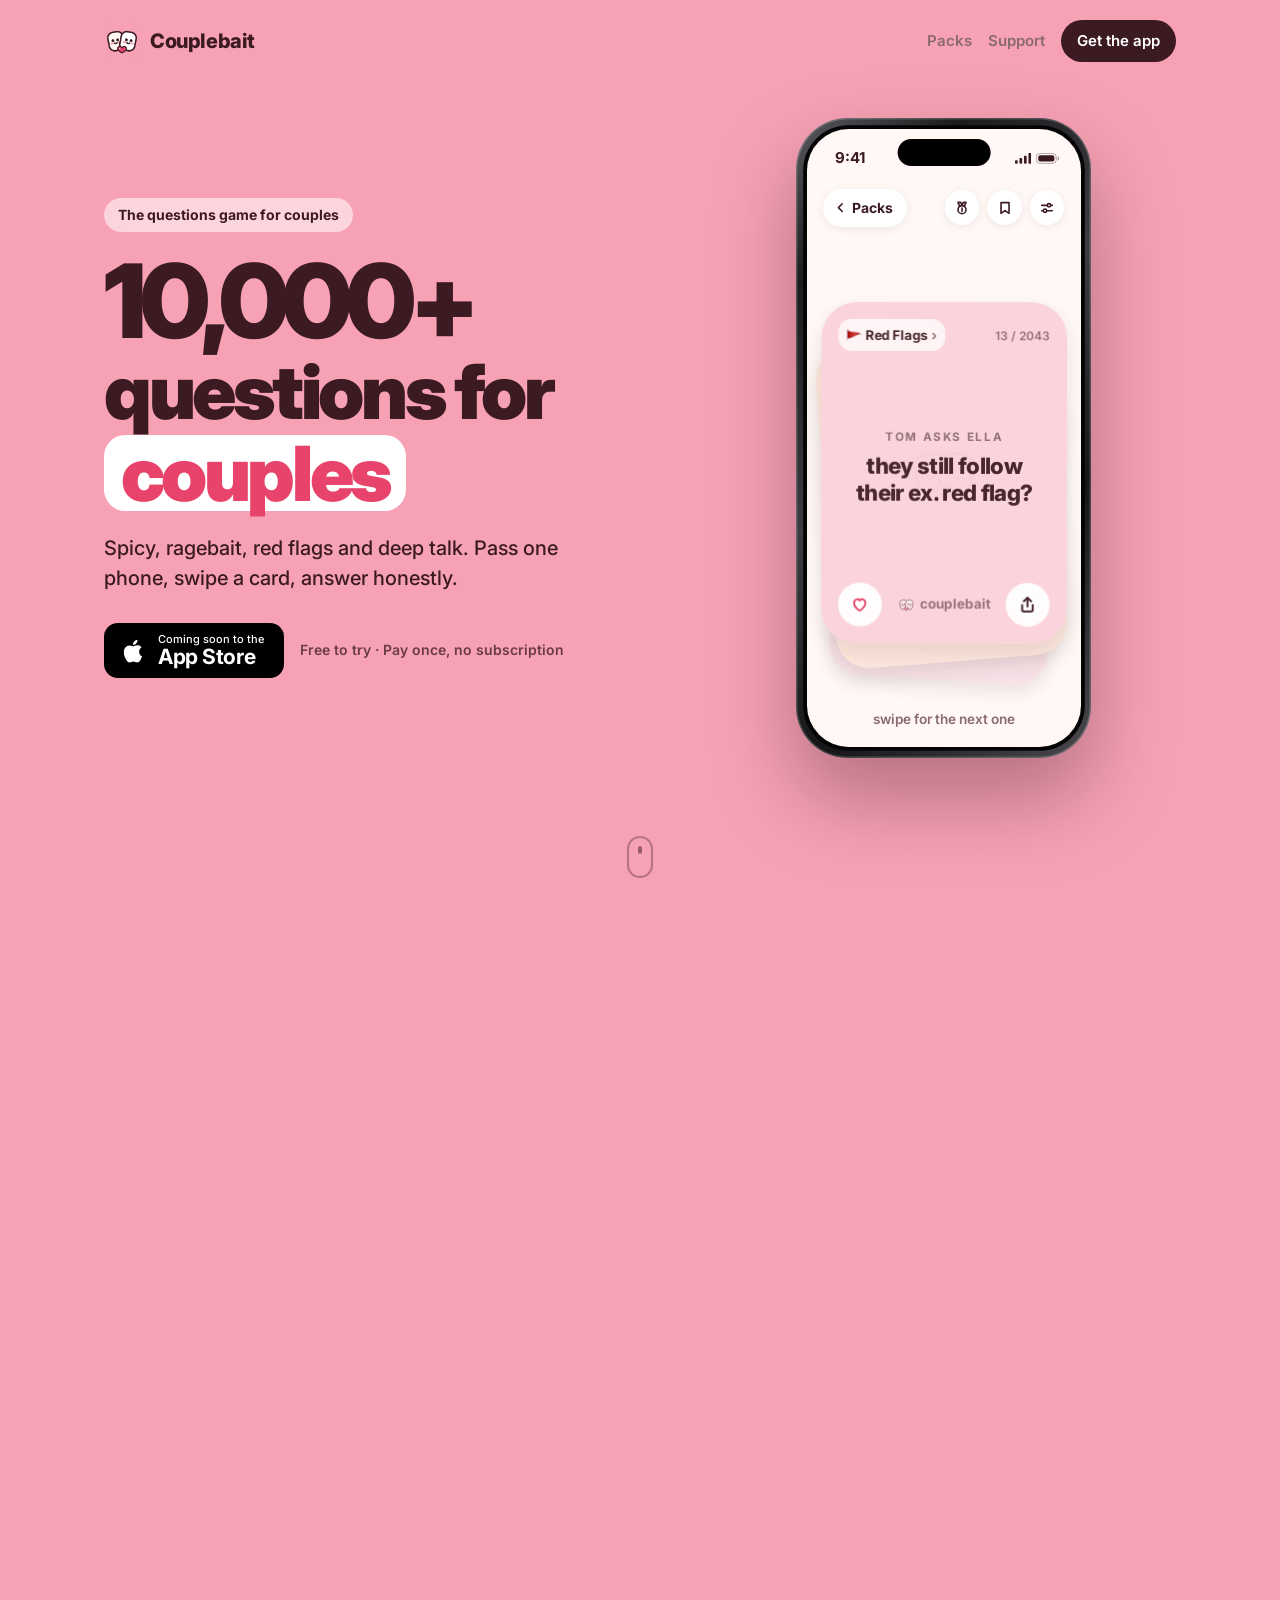
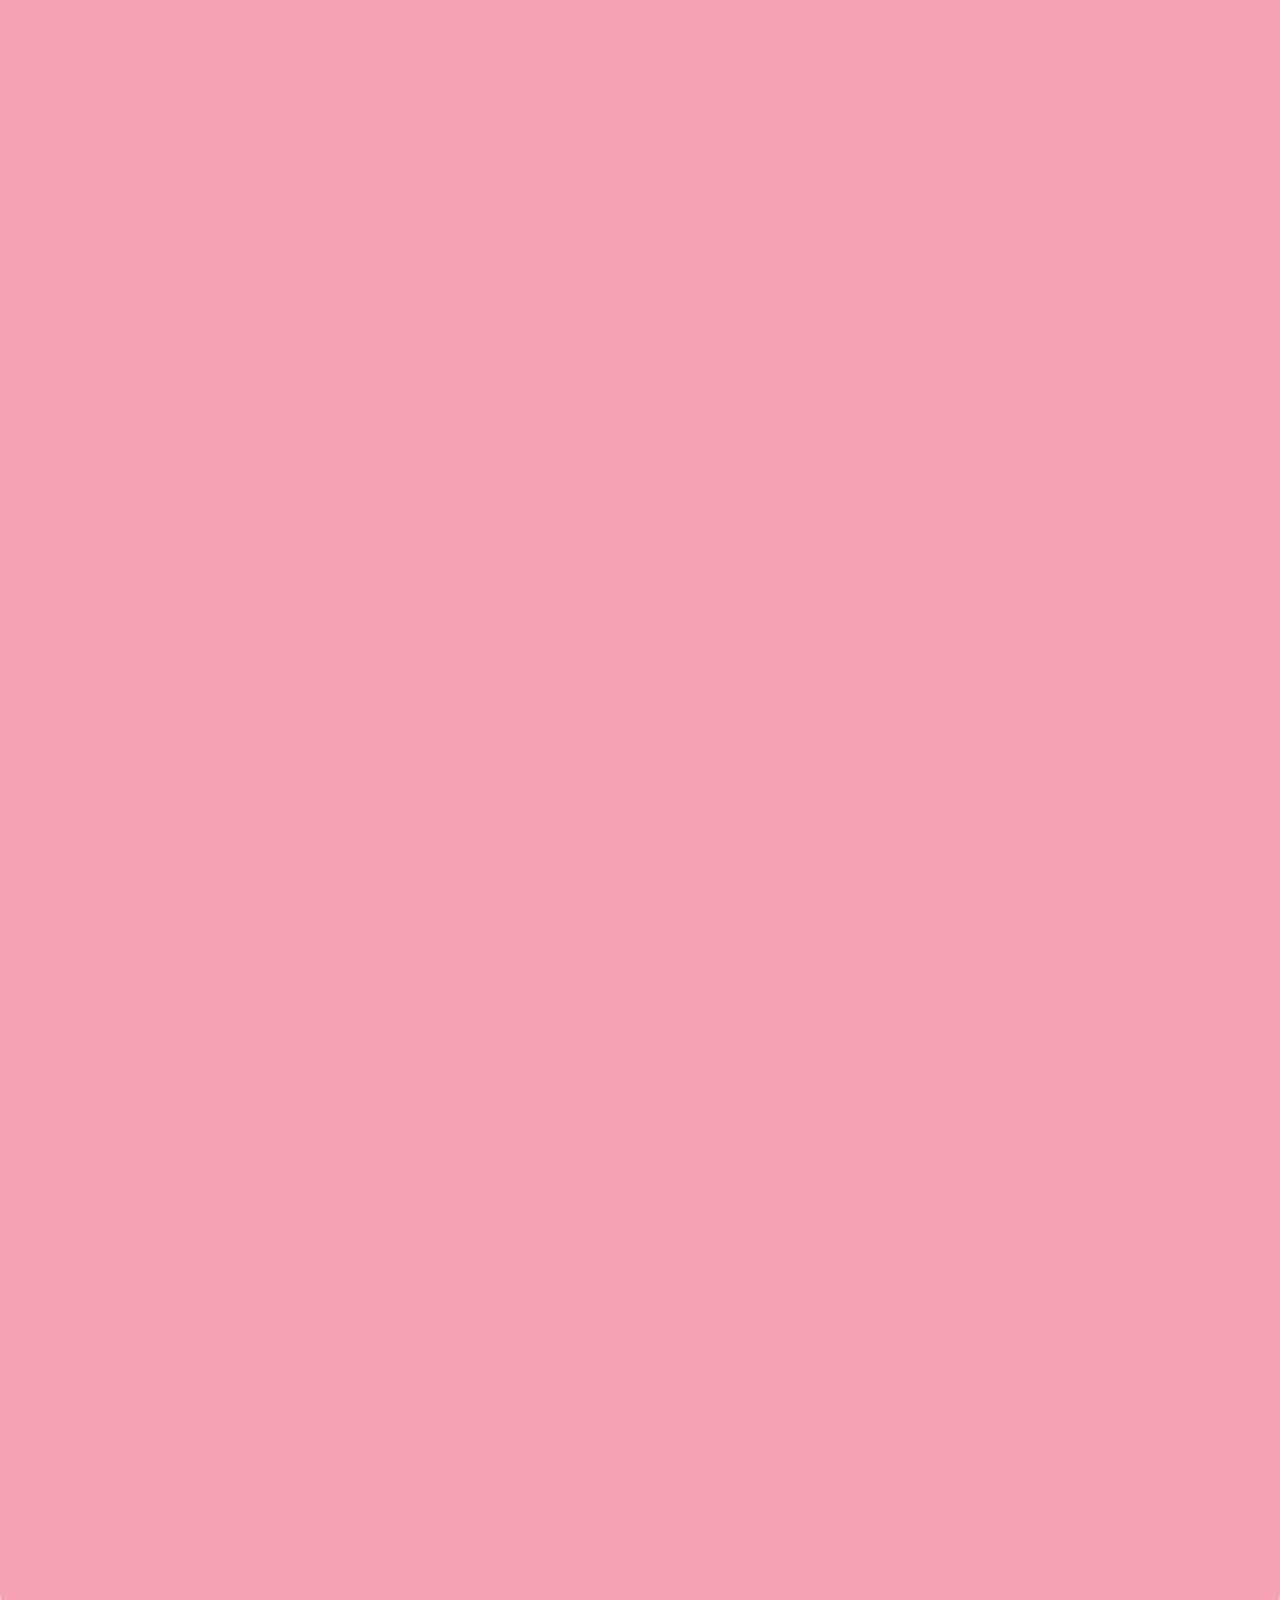
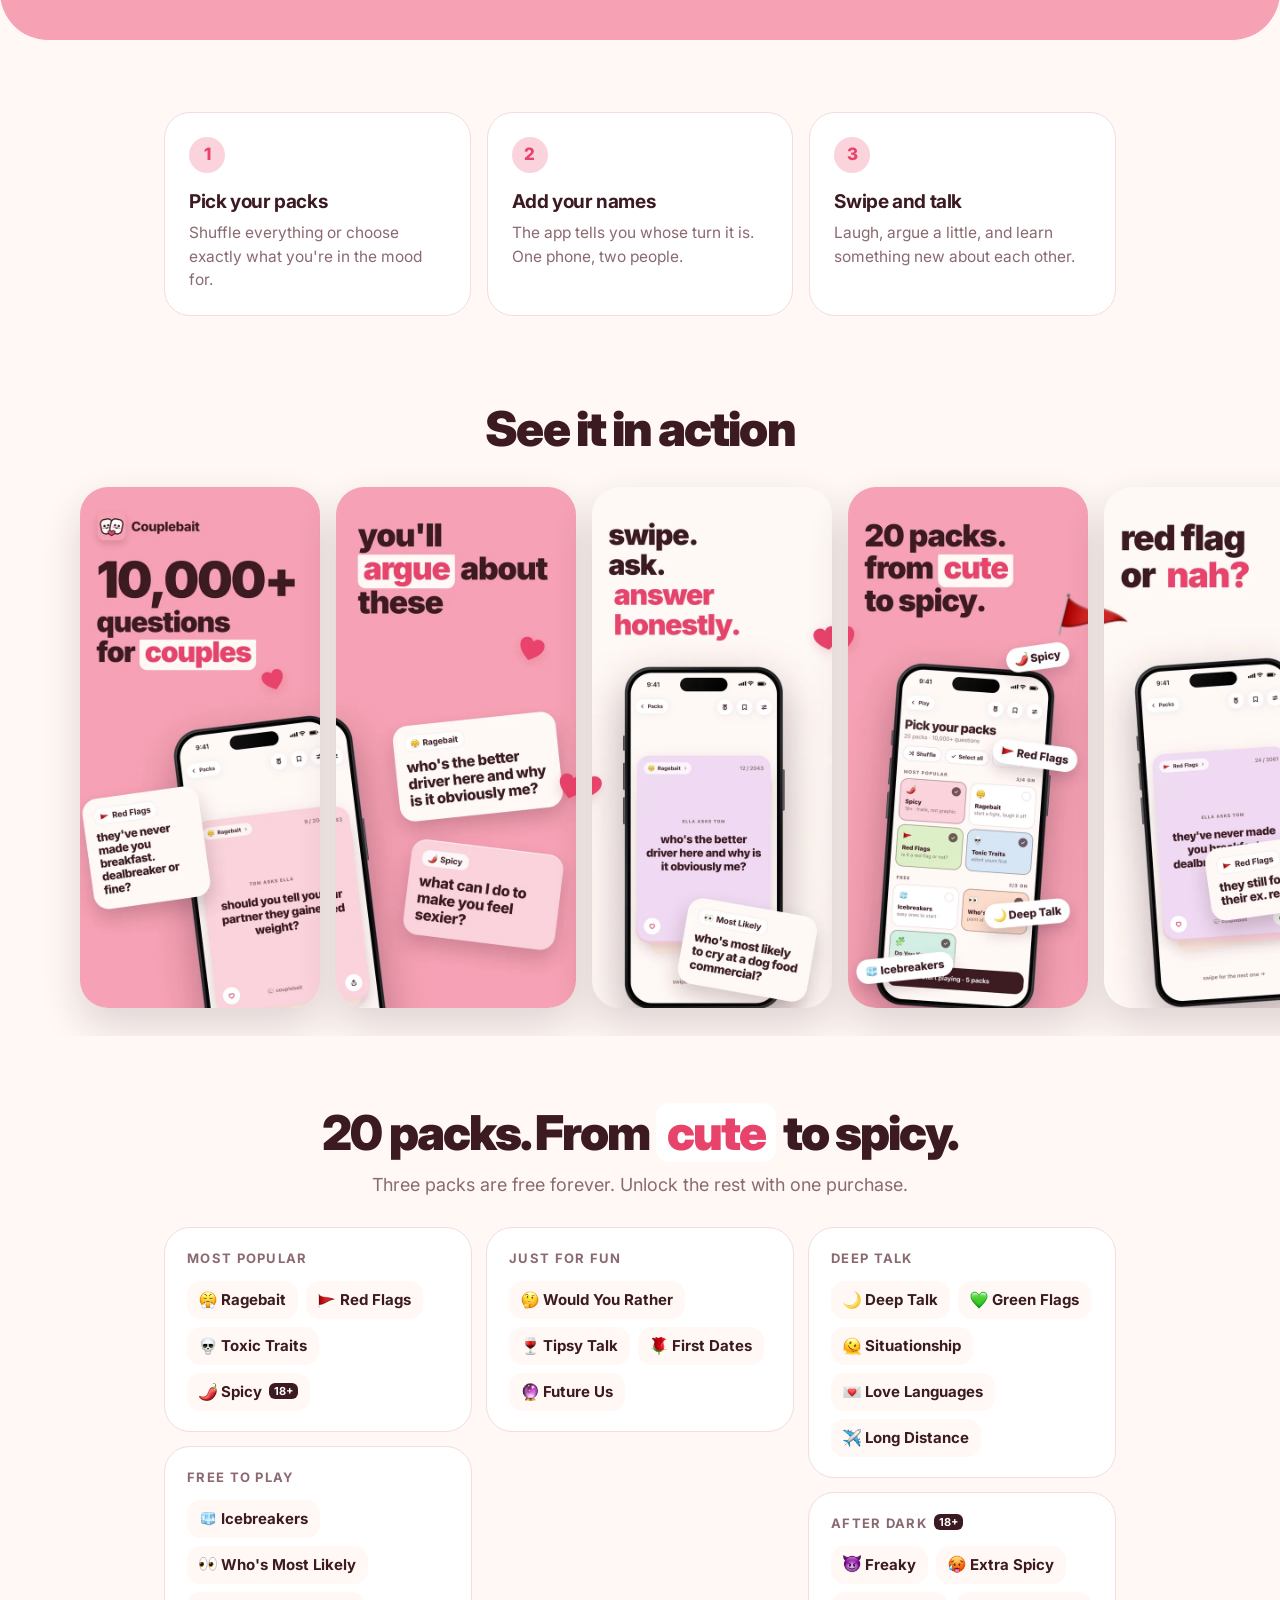
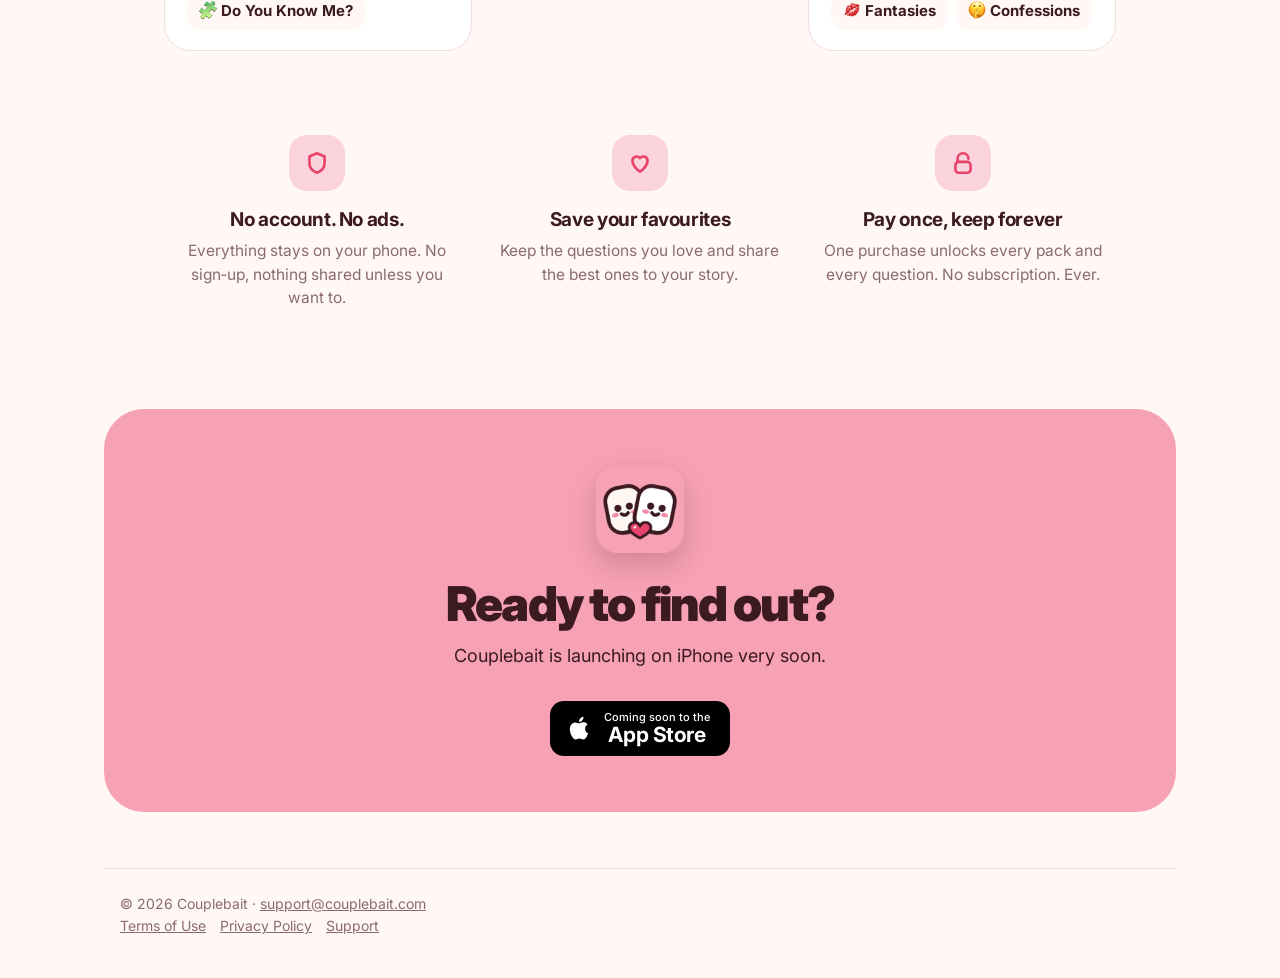
==== commit e07e8565: "Apple emoji images, mobile hero: phone peeks from bottom and rises on scroll Co-Authored-By: Claude " ====
--- a/index.html
+++ b/index.html
@@ -70,11 +70,11 @@
   <h2>20 packs. From <span class="hl">cute</span> to spicy.</h2>
   <p class="sub">Three packs are free forever. Unlock the rest with one purchase.</p>
   <div class="pack-grid">
-    <div class="pack-group"><h4>Most Popular</h4><div class="chips"><span>😤 Ragebait</span><span>🚩 Red Flags</span><span>💀 Toxic Traits</span><span>🌶️ Spicy <em>18+</em></span></div></div>
-    <div class="pack-group"><h4>Free to play</h4><div class="chips"><span>🧊 Icebreakers</span><span>👀 Who's Most Likely</span><span>🧩 Do You Know Me?</span></div></div>
-    <div class="pack-group"><h4>Just for Fun</h4><div class="chips"><span>🤔 Would You Rather</span><span>🍷 Tipsy Talk</span><span>🌹 First Dates</span><span>🔮 Future Us</span></div></div>
-    <div class="pack-group"><h4>Deep Talk</h4><div class="chips"><span>🌙 Deep Talk</span><span>💚 Green Flags</span><span>🫠 Situationship</span><span>💌 Love Languages</span><span>✈️ Long Distance</span></div></div>
-    <div class="pack-group"><h4>After Dark <em>18+</em></h4><div class="chips"><span>😈 Freaky</span><span>🥵 Extra Spicy</span><span>💋 Fantasies</span><span>🤫 Confessions</span></div></div>
+    <div class="pack-group"><h4>Most Popular</h4><div class="chips"><span><img class="em" src="/img/emoji/1f624.png" alt=""> Ragebait</span><span><img class="em" src="/img/emoji/1f6a9.png" alt=""> Red Flags</span><span><img class="em" src="/img/emoji/1f480.png" alt=""> Toxic Traits</span><span><img class="em" src="/img/emoji/1f336-fe0f.png" alt=""> Spicy <em>18+</em></span></div></div>
+    <div class="pack-group"><h4>Free to play</h4><div class="chips"><span><img class="em" src="/img/emoji/1f9ca.png" alt=""> Icebreakers</span><span><img class="em" src="/img/emoji/1f440.png" alt=""> Who's Most Likely</span><span><img class="em" src="/img/emoji/1f9e9.png" alt=""> Do You Know Me?</span></div></div>
+    <div class="pack-group"><h4>Just for Fun</h4><div class="chips"><span><img class="em" src="/img/emoji/1f914.png" alt=""> Would You Rather</span><span><img class="em" src="/img/emoji/1f377.png" alt=""> Tipsy Talk</span><span><img class="em" src="/img/emoji/1f339.png" alt=""> First Dates</span><span><img class="em" src="/img/emoji/1f52e.png" alt=""> Future Us</span></div></div>
+    <div class="pack-group"><h4>Deep Talk</h4><div class="chips"><span><img class="em" src="/img/emoji/1f319.png" alt=""> Deep Talk</span><span><img class="em" src="/img/emoji/1f49a.png" alt=""> Green Flags</span><span><img class="em" src="/img/emoji/1fae0.png" alt=""> Situationship</span><span><img class="em" src="/img/emoji/1f48c.png" alt=""> Love Languages</span><span><img class="em" src="/img/emoji/2708-fe0f.png" alt=""> Long Distance</span></div></div>
+    <div class="pack-group"><h4>After Dark <em>18+</em></h4><div class="chips"><span><img class="em" src="/img/emoji/1f608.png" alt=""> Freaky</span><span><img class="em" src="/img/emoji/1f975.png" alt=""> Extra Spicy</span><span><img class="em" src="/img/emoji/1f48b.png" alt=""> Fantasies</span><span><img class="em" src="/img/emoji/1f92b.png" alt=""> Confessions</span></div></div>
   </div>
 </section>
 
@@ -101,12 +101,12 @@
 <script>
 (function(){
   var Q=[
-    ['😤','Ragebait',"who's the better driver here and why is it obviously me?"],
-    ['🚩','Red Flags',"they still follow their ex. red flag?"],
-    ['👀',"Who's Most Likely","who's most likely to cry at a dog food commercial?"],
-    ['🤔','Would You Rather',"would you rather read my texts or I read yours?"],
-    ['🌙','Deep Talk',"what's something you've never told me about us?"],
-    ['🌶️','Spicy',"what can I do to make you feel sexier?"]
+    ['<img class=\"em\" src=\"/img/emoji/1f624.png\" alt=\"\">','Ragebait',"who's the better driver here and why is it obviously me?"],
+    ['<img class=\"em\" src=\"/img/emoji/1f6a9.png\" alt=\"\">','Red Flags',"they still follow their ex. red flag?"],
+    ['<img class=\"em\" src=\"/img/emoji/1f480.png\" alt=\"\">','Toxic Traits',"what's a toxic trait of mine you secretly find cute?"],
+    ['<img class=\"em\" src=\"/img/emoji/1f49a.png\" alt=\"\">','Green Flags',"they say sorry first, even when it's 50/50. green flag?"],
+    ['<img class=\"em\" src=\"/img/emoji/1f319.png\" alt=\"\">','Deep Talk',"what's something you've never told me about us?"],
+    ['<img class=\"em\" src=\"/img/emoji/1f336-fe0f.png\" alt=\"\">','Spicy',"what can I do to make you feel sexier?"]
   ];
   var COLORS=['#EFD9F2','#FBD3DC','#FCE6DC','#F8E1E7'];
   var NAMES=[['ELLA','TOM'],['TOM','ELLA']];
@@ -126,6 +126,7 @@
   function measure(){H=deck.offsetHeight||1}
   // p = how many cards have been swiped away (0..N-1, fractional)
   function render(p){
+    place(p);p=Math.max(p,0);
     var k=Math.floor(p),t=ease(clamp((p-k-.12)/.76,0,1));
     for(var i=0;i<N;i++){
       var c=cards[i],s=c.el.style,d=i-k;
@@ -149,9 +150,22 @@
     }
   }
   var target=0,cur=0,rec=/[?&]rec/.test(location.search);
+  var mq=window.matchMedia('(max-width:860px)'),RISE=.2;
+  var ph=document.querySelector('.hero-phone'),tx=document.querySelector('.hero-text');
   function progress(){
     var r=sec.getBoundingClientRect(),total=sec.offsetHeight-window.innerHeight;
-    return clamp(-r.top/total,0,1)*(N-1);
+    var q=clamp(-r.top/total,0,1);
+    if(!mq.matches)return q*(N-1);
+    // phone: peeks from the bottom at first, rises into place, then cards start swiping
+    return q<RISE? -(1-q/RISE) : (q-RISE)/(1-RISE)*(N-1);
+  }
+  function place(p){
+    if(!mq.matches){ph.style.transform='';tx.style.transform='';tx.style.opacity='';return}
+    var r=p<0?ease(1+p):1,vh=window.innerHeight,h=ph.offsetHeight,top=ph.offsetTop;
+    var start=vh-h*.5-top;
+    ph.style.transform='translate3d(0,'+((1-r)*start)+'px,0)';
+    tx.style.transform='translate3d(0,'+(-r*60)+'px,0) scale('+(1-r*.08)+')';
+    tx.style.opacity=1-r;
   }
   window.__tick=function(){target=progress();cur+=(target-cur)*.12;render(cur)};
   function tick(){
@@ -161,7 +175,7 @@
     render(cur);
     requestAnimationFrame(tick);
   }
-  measure();render(0);
+  measure();cur=target=progress();render(cur);
   window.addEventListener('resize',measure);
   if(window.matchMedia('(prefers-reduced-motion: reduce)').matches){window.addEventListener('scroll',function(){render(Math.round(progress()))});return}
   if(!rec)requestAnimationFrame(tick);
--- a/style.css
+++ b/style.css
@@ -58,13 +58,13 @@
 .rounds{display:flex;gap:.45em}
 .round{width:2.5em;height:2.5em;display:grid;place-items:center}.round svg{width:1.15em;height:1.15em}
 .deck{position:absolute;left:0;right:0;top:7.6em;bottom:3.6em}
-.qcard{position:absolute;left:6%;right:6%;top:50%;aspect-ratio:.72;translate:0 -50%;border-radius:2.1em;box-shadow:0 .5em 1.2em rgba(59,26,34,.10);will-change:transform,opacity;transform-origin:50% 60%}
+.qcard{position:absolute;left:5%;right:5%;top:50%;aspect-ratio:.72;translate:0 -50%;border-radius:2.1em;box-shadow:0 .5em 1.2em rgba(59,26,34,.10);will-change:transform,opacity;transform-origin:50% 60%}
 .ghost{position:absolute;left:50%;top:50%;width:4.4em;translate:-50% -50%}
-.face{position:absolute;inset:0;padding:1.1em;display:flex;flex-direction:column}
-.qtop{display:flex;justify-content:space-between;align-items:center}
-.chip{background:rgba(255,255,255,.78);border-radius:1em;padding:.45em .7em;font-weight:700;font-size:.85em;white-space:nowrap}
+.face{position:absolute;inset:0;padding:1em;display:flex;flex-direction:column}
+.qtop{display:flex;justify-content:space-between;align-items:center;gap:.4em}.qtop .cnt{flex-shrink:0}.qtop .chip{min-width:0;overflow:hidden;text-overflow:ellipsis}
+.chip{background:rgba(255,255,255,.78);border-radius:1em;padding:.42em .6em;font-weight:700;font-size:.78em;letter-spacing:-.01em;white-space:nowrap}
 .chip i{font-style:normal;color:var(--muted);margin-left:.15em}
-.cnt{white-space:nowrap;font-size:.8em;font-weight:600;color:var(--muted)}
+.cnt{white-space:nowrap;font-size:.7em;font-weight:600;color:var(--muted)}
 .asks{margin:auto 0 .6em;text-align:center;letter-spacing:.14em;font-size:.68em;font-weight:700;color:var(--muted)}
 .qt{margin:0 0 auto;text-align:center;font-weight:800;font-size:1.32em;line-height:1.18;letter-spacing:-.03em;padding:0 .2em}
 .qfoot{display:flex;justify-content:space-between;align-items:center}
@@ -109,14 +109,17 @@
 .home footer{max-width:1072px}
 
 @media(max-width:860px){
-  .hero{grid-template-columns:1fr;text-align:center;padding:64px 16px 0;gap:18px}
-  .hero-sticky{align-items:flex-start}
-  .eyebrow,.lead,.cta-note{display:none}
-  .hero h1{font-size:clamp(30px,8.4vw,48px)}
-  .hero h1 .big{display:inline;font-size:1em}
-  .hero .cta-row{margin-top:14px}
-  .store-btn{padding:7px 16px 7px 12px}.store-btn span{font-size:17px}.store-btn svg{width:22px;height:22px}
-  .phone{--h:min(560px,calc(100svh - 250px))}
+  .hero-scroll{height:440vh}
+  .hero{display:block;padding:0 16px;height:100%;position:relative;text-align:center}
+  .hero-sticky{align-items:stretch}
+  .hero-text{position:absolute;left:16px;right:16px;top:max(76px,11svh);transform-origin:50% 0;will-change:transform,opacity}
+  .eyebrow,.cta-note{display:none}
+  .hero h1{font-size:clamp(36px,10.5vw,56px)}
+  .hero h1 .big{font-size:1.45em}
+  .lead{font-size:17px;margin:14px auto 0;max-width:340px}
+  .hero .cta-row{justify-content:center;margin-top:22px}
+  .hero-phone{position:absolute;left:0;right:0;top:calc((100svh - var(--ph))/2);--ph:min(600px,calc(100svh - 40px));will-change:transform}
+  .phone{--h:var(--ph)}
   .scroll-cue{display:none}
   .lead{margin-left:auto;margin-right:auto}
   .hero .cta-row{justify-content:center}
@@ -132,3 +135,5 @@
   .gallery img{width:200px}
 }
 @media(prefers-reduced-motion:reduce){.qcard{transition:none}}
+
+.em{width:1.2em;height:1.2em;vertical-align:-.22em;display:inline-block}
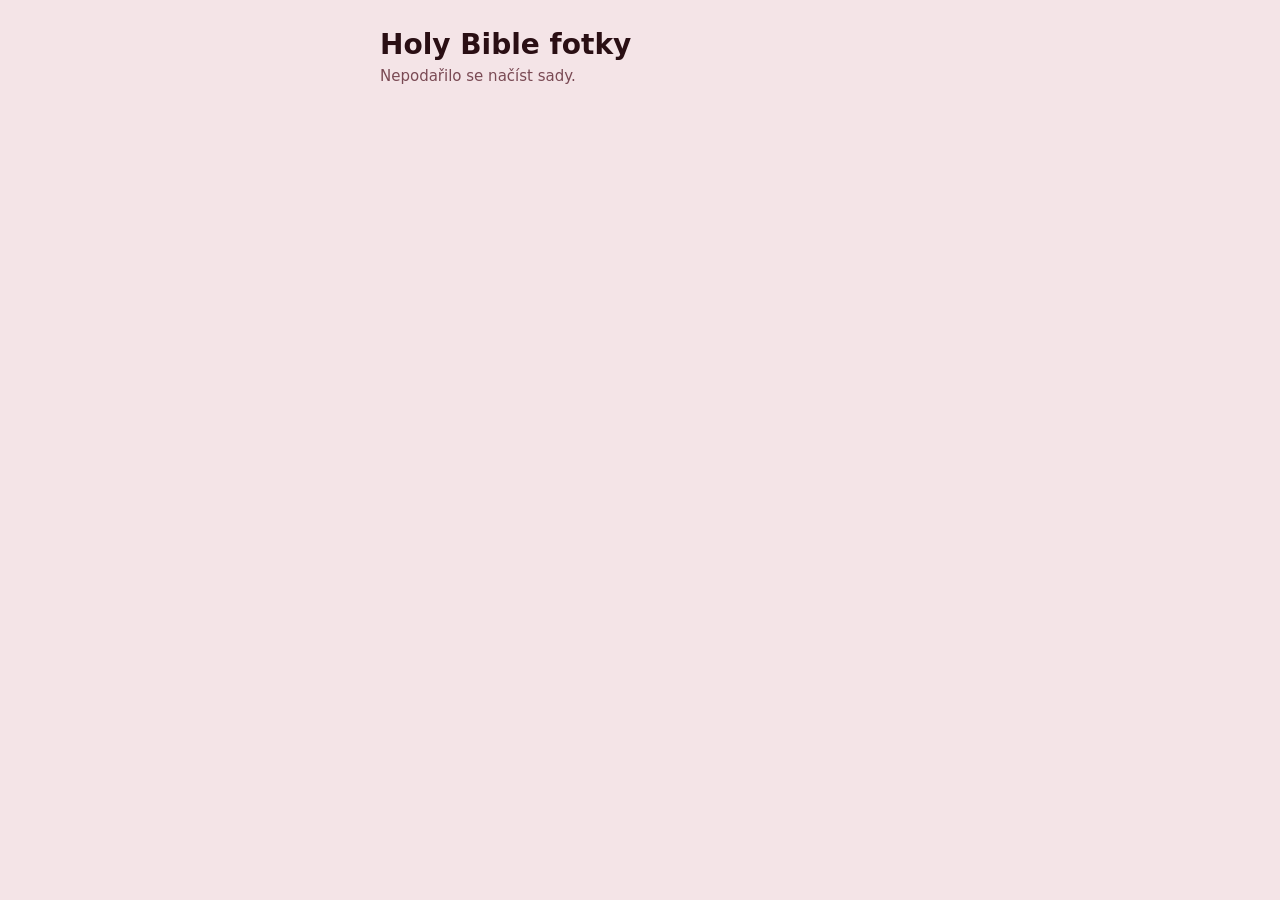
==== commit db31b3ed: "Stránka fotky Co-Authored-By: Claude Opus 5.5 <noreply@anthropic.com> Claude-Session: https://claude" ====
--- a/index.html
+++ b/index.html
@@ -1,184 +1,22 @@
-<!doctype html>
-<html lang="en"><head><meta charset="utf-8"><meta name="viewport" content="width=device-width,initial-scale=1">
-<title>Couplebait – Couple Questions</title>
-<meta name="description" content="10,000+ questions for couples. Spicy, ragebait, red flags, deep talk and more. One phone, two people, no account. Pay once, no subscription.">
-<meta name="theme-color" content="#F7A1B5">
-<meta property="og:title" content="Couplebait – 10,000+ questions for couples">
-<meta property="og:description" content="Spicy, ragebait, red flags, deep talk and more. Swipe, ask, answer honestly.">
-<meta property="og:image" content="https://couplebait.com/img/og.png">
-<meta property="og:url" content="https://couplebait.com/">
-<meta name="twitter:card" content="summary_large_image">
-<link rel="icon" href="/favicon.png"><link rel="apple-touch-icon" href="/icon.png">
-<link rel="preconnect" href="https://fonts.googleapis.com"><link rel="preconnect" href="https://fonts.gstatic.com" crossorigin>
-<link href="https://fonts.googleapis.com/css2?family=Inter:wght@500;600;700;800;900&display=swap" rel="stylesheet">
-<link rel="stylesheet" href="/style.css">
-</head><body class="home">
-<header class="top"><a class="brand" href="/"><img src="/icon.png" alt="">Couplebait</a>
-<nav><a href="#packs">Packs</a><a href="/support">Support</a><a class="nav-cta" href="#download">Get the app</a></nav></header>
-
-<section class="hero-scroll" id="top">
- <div class="hero-sticky">
- <div class="hero">
-  <div class="hero-text">
-    <p class="eyebrow">The questions game for couples</p>
-    <h1><span class="big">10,000+</span> questions for <span class="hl">couples</span></h1>
-    <p class="lead">Spicy, ragebait, red flags and deep talk. Pass one phone, swipe a card, answer honestly.</p>
-    <div class="cta-row">
-      <a class="store-btn" href="#download" aria-label="Coming soon to the App Store">
-        <svg viewBox="0 0 24 24" aria-hidden="true"><path fill="currentColor" d="M16.4 12.6c0-2.4 2-3.6 2.1-3.6-1.1-1.7-2.9-1.9-3.5-1.9-1.5-.2-2.9.9-3.7.9-.8 0-1.9-.9-3.2-.8-1.6 0-3.2 1-4 2.4-1.7 3-.4 7.4 1.2 9.8.8 1.2 1.8 2.5 3 2.4 1.2 0 1.7-.8 3.2-.8s1.9.8 3.2.8c1.3 0 2.2-1.2 3-2.4.9-1.4 1.3-2.7 1.3-2.8 0 0-2.6-1-2.6-4zM14 5.3c.7-.8 1.1-1.9 1-3-1 0-2.1.7-2.8 1.5-.6.7-1.2 1.8-1 2.9 1.1.1 2.1-.6 2.8-1.4z"/></svg>
-        <span><small>Coming soon to the</small>App Store</span>
-      </a>
-      <span class="cta-note">Free to try · Pay once, no subscription</span>
-    </div>
-  </div>
-  <div class="hero-phone">
-    <div class="phone">
-      <div class="screen">
-        <div class="status"><b>9:41</b><i class="island"></i><span class="sig"><svg viewBox="0 0 18 12"><rect x="0" y="8" width="3" height="4" rx="1"/><rect x="5" y="5.5" width="3" height="6.5" rx="1"/><rect x="10" y="3" width="3" height="9" rx="1"/><rect x="15" y="0" width="3" height="12" rx="1"/></svg><svg viewBox="0 0 26 12"><rect x=".5" y=".5" width="22" height="11" rx="3.5" fill="none" stroke="currentColor" opacity=".4"/><rect x="2.5" y="2.5" width="18" height="7" rx="2"/><rect x="24" y="4" width="1.6" height="4" rx=".8" opacity=".4"/></svg></span></div>
-        <div class="appbar"><span class="pill-back"><svg viewBox="0 0 24 24" fill="none" stroke="currentColor" stroke-width="2.4" stroke-linecap="round" stroke-linejoin="round"><path d="M14.5 6l-6 6 6 6"/></svg>Packs</span><span class="rounds"><span class="round"><svg viewBox="0 0 24 24" fill="none" stroke="currentColor" stroke-width="2.4" stroke-linecap="round" stroke-linejoin="round"><circle cx="12" cy="14.5" r="6"/><path d="M8.5 9.6 6 3.5h4l2 4.3 2-4.3h4l-2.5 6.1"/><path d="M12 12v5"/></svg></span><span class="round"><svg viewBox="0 0 24 24" fill="none" stroke="currentColor" stroke-width="2.4" stroke-linecap="round" stroke-linejoin="round"><path d="M6 4h12v16l-6-4-6 4z"/></svg></span><span class="round"><svg viewBox="0 0 24 24" fill="none" stroke="currentColor" stroke-width="2.4" stroke-linecap="round" stroke-linejoin="round"><path d="M4 8h8.5M17.5 8H20M4 16h2.5M11.5 16H20"/><circle cx="15" cy="8" r="2.5"/><circle cx="9" cy="16" r="2.5"/></svg></span></span></div>
-        <div class="deck" id="deck"></div>
-        <p class="swipe-hint">swipe for the next one</p>
-      </div>
-    </div>
-  </div>
- </div>
- <div class="scroll-cue" aria-hidden="true"><span></span></div>
- </div>
-</section>
-
-<section class="how">
-  <div class="step"><span class="num">1</span><h3>Pick your packs</h3><p>Shuffle everything or choose exactly what you're in the mood for.</p></div>
-  <div class="step"><span class="num">2</span><h3>Add your names</h3><p>The app tells you whose turn it is. One phone, two people.</p></div>
-  <div class="step"><span class="num">3</span><h3>Swipe and talk</h3><p>Laugh, argue a little, and learn something new about each other.</p></div>
-</section>
-
-<section class="gallery-wrap">
-  <h2>See it in action</h2>
-  <div class="gallery" tabindex="0" aria-label="App screenshots">
-    <img src="/img/shot-01.webp" alt="10,000+ questions for couples" loading="lazy" width="540" height="1174">
-    <img src="/img/shot-02.webp" alt="You'll argue about these" loading="lazy" width="540" height="1174">
-    <img src="/img/shot-03.webp" alt="Swipe, ask, answer honestly" loading="lazy" width="540" height="1174">
-    <img src="/img/shot-04.webp" alt="20 packs from cute to spicy" loading="lazy" width="540" height="1174">
-    <img src="/img/shot-05.webp" alt="Red flag or nah?" loading="lazy" width="540" height="1174">
-    <img src="/img/shot-06.webp" alt="Save the ones you love" loading="lazy" width="540" height="1174">
-    <img src="/img/shot-07.webp" alt="Post it to your story" loading="lazy" width="540" height="1174">
-    <img src="/img/shot-08.webp" alt="Pay once, yours forever" loading="lazy" width="540" height="1174">
-  </div>
-</section>
-
-<section class="packs" id="packs">
-  <h2>20 packs. From <span class="hl">cute</span> to spicy.</h2>
-  <p class="sub">Three packs are free forever. Unlock the rest with one purchase.</p>
-  <div class="pack-grid">
-    <div class="pack-group"><h4>Most Popular</h4><div class="chips"><span><img class="em" src="/img/emoji/1f624.png" alt=""> Ragebait</span><span><img class="em" src="/img/emoji/1f6a9.png" alt=""> Red Flags</span><span><img class="em" src="/img/emoji/1f480.png" alt=""> Toxic Traits</span><span><img class="em" src="/img/emoji/1f336-fe0f.png" alt=""> Spicy <em>18+</em></span></div></div>
-    <div class="pack-group"><h4>Free to play</h4><div class="chips"><span><img class="em" src="/img/emoji/1f9ca.png" alt=""> Icebreakers</span><span><img class="em" src="/img/emoji/1f440.png" alt=""> Who's Most Likely</span><span><img class="em" src="/img/emoji/1f9e9.png" alt=""> Do You Know Me?</span></div></div>
-    <div class="pack-group"><h4>Just for Fun</h4><div class="chips"><span><img class="em" src="/img/emoji/1f914.png" alt=""> Would You Rather</span><span><img class="em" src="/img/emoji/1f377.png" alt=""> Tipsy Talk</span><span><img class="em" src="/img/emoji/1f339.png" alt=""> First Dates</span><span><img class="em" src="/img/emoji/1f52e.png" alt=""> Future Us</span></div></div>
-    <div class="pack-group"><h4>Deep Talk</h4><div class="chips"><span><img class="em" src="/img/emoji/1f319.png" alt=""> Deep Talk</span><span><img class="em" src="/img/emoji/1f49a.png" alt=""> Green Flags</span><span><img class="em" src="/img/emoji/1fae0.png" alt=""> Situationship</span><span><img class="em" src="/img/emoji/1f48c.png" alt=""> Love Languages</span><span><img class="em" src="/img/emoji/2708-fe0f.png" alt=""> Long Distance</span></div></div>
-    <div class="pack-group"><h4>After Dark <em>18+</em></h4><div class="chips"><span><img class="em" src="/img/emoji/1f608.png" alt=""> Freaky</span><span><img class="em" src="/img/emoji/1f975.png" alt=""> Extra Spicy</span><span><img class="em" src="/img/emoji/1f48b.png" alt=""> Fantasies</span><span><img class="em" src="/img/emoji/1f92b.png" alt=""> Confessions</span></div></div>
-  </div>
-</section>
-
-<section class="features">
-  <div class="feat"><div class="ico"><svg viewBox="0 0 24 24"><path d="M12 3l7 3v6c0 4.5-3 7.5-7 9-4-1.5-7-4.5-7-9V6z"/></svg></div><h3>No account. No ads.</h3><p>Everything stays on your phone. No sign‑up, nothing shared unless you want to.</p></div>
-  <div class="feat"><div class="ico"><svg viewBox="0 0 24 24"><path d="M12 20s-7-4.4-7-10a4 4 0 0 1 7-2.6A4 4 0 0 1 19 10c0 5.6-7 10-7 10z"/></svg></div><h3>Save your favourites</h3><p>Keep the questions you love and share the best ones to your story.</p></div>
-  <div class="feat"><div class="ico"><svg viewBox="0 0 24 24"><path d="M7 11V8a5 5 0 0 1 10 0"/><rect x="5" y="11" width="14" height="10" rx="3"/></svg></div><h3>Pay once, keep forever</h3><p>One purchase unlocks every pack and every question. No subscription. Ever.</p></div>
-</section>
-
-<section class="final" id="download">
-  <img src="/icon.png" alt="" class="final-icon">
-  <h2>Ready to find out?</h2>
-  <p>Couplebait is launching on iPhone very soon.</p>
-  <div class="cta-row center">
-    <span class="store-btn light" aria-label="Coming soon to the App Store">
-      <svg viewBox="0 0 24 24" aria-hidden="true"><path fill="currentColor" d="M16.4 12.6c0-2.4 2-3.6 2.1-3.6-1.1-1.7-2.9-1.9-3.5-1.9-1.5-.2-2.9.9-3.7.9-.8 0-1.9-.9-3.2-.8-1.6 0-3.2 1-4 2.4-1.7 3-.4 7.4 1.2 9.8.8 1.2 1.8 2.5 3 2.4 1.2 0 1.7-.8 3.2-.8s1.9.8 3.2.8c1.3 0 2.2-1.2 3-2.4.9-1.4 1.3-2.7 1.3-2.8 0 0-2.6-1-2.6-4zM14 5.3c.7-.8 1.1-1.9 1-3-1 0-2.1.7-2.8 1.5-.6.7-1.2 1.8-1 2.9 1.1.1 2.1-.6 2.8-1.4z"/></svg>
-      <span><small>Coming soon to the</small>App Store</span>
-    </span>
-  </div>
-</section>
-
-<footer>© 2026 Couplebait · <a href="mailto:support@couplebait.com">support@couplebait.com</a><br><a href="/terms">Terms of Use</a><a href="/privacy">Privacy Policy</a><a href="/support">Support</a></footer>
-
+<!doctype html><html lang="cs"><head><meta charset="utf-8"><meta name="viewport" content="width=device-width,initial-scale=1"><meta name="robots" content="noindex,nofollow"><title>Holy Bible fotky</title>
+<style>
+body{margin:0;background:#F4E4E7;font-family:-apple-system,system-ui,sans-serif;color:#2A0F14}
+main{max-width:520px;margin:0 auto;padding:28px 16px 60px}
+h1{font-size:28px;margin:0 0 6px}p.d{margin:0 0 22px;color:#7a4a54;font-size:15px}
+.s{background:#FBF6F3;border-radius:22px;padding:14px;margin:0 0 12px;display:flex;align-items:center;gap:12px}
+.s img{width:54px;height:72px;object-fit:cover;border-radius:10px;flex-shrink:0}
+.s div{flex:1;min-width:0}.s b{display:block;font-size:17px}.s small{color:#8a6a70;font-size:13px}
+.s button{border:0;border-radius:14px;padding:12px 14px;background:#5A1A26;color:#fff;font-weight:700;font-size:15px;flex-shrink:0}
+.s button:disabled{opacity:.6}.s button.ok{background:#2A0F14}.s button.cp{background:#fff;color:#2A0F14;box-shadow:inset 0 0 0 1.5px rgba(90,26,38,.25)}
+</style></head><body><main><h1>Holy Bible fotky</h1><p class="d" id="d">Klepni na Uložit, počkej, klepni znovu a dej „Uložit 7 obrázků“. Popisek zkopíruje text s hashtagy.</p><div id="l"></div></main>
 <script>
-(function(){
-  var Q=[
-    ['<img class=\"em\" src=\"/img/emoji/1f624.png\" alt=\"\">','Ragebait',"who's the better driver here and why is it obviously me?"],
-    ['<img class=\"em\" src=\"/img/emoji/1f6a9.png\" alt=\"\">','Red Flags',"they still follow their ex. red flag?"],
-    ['<img class=\"em\" src=\"/img/emoji/1f480.png\" alt=\"\">','Toxic Traits',"what's a toxic trait of mine you secretly find cute?"],
-    ['<img class=\"em\" src=\"/img/emoji/1f49a.png\" alt=\"\">','Green Flags',"they say sorry first, even when it's 50/50. green flag?"],
-    ['<img class=\"em\" src=\"/img/emoji/1f319.png\" alt=\"\">','Deep Talk',"what's something you've never told me about us?"],
-    ['<img class=\"em\" src=\"/img/emoji/1f336-fe0f.png\" alt=\"\">','Spicy',"what can I do to make you feel sexier?"]
-  ];
-  var COLORS=['#EFD9F2','#FBD3DC','#FCE6DC','#F8E1E7'];
-  var NAMES=[['ELLA','TOM'],['TOM','ELLA']];
-  var heart='<svg viewBox="0 0 24 24"><path d="M12 20s-7-4.4-7-10a4 4 0 0 1 7-2.6A4 4 0 0 1 19 10c0 5.6-7 10-7 10z"/></svg>';
-  var share='<svg viewBox="0 0 24 24"><path d="M12 3.5v11M7.5 8L12 3.5 16.5 8"/><path d="M5.5 12.5v6a2 2 0 0 0 2 2h9a2 2 0 0 0 2-2v-6"/></svg>';
-  var deck=document.getElementById('deck'),sec=document.querySelector('.hero-scroll');
-  var N=Q.length,cards=[];
-  Q.forEach(function(q,i){
-    var c=document.createElement('div');c.className='qcard';c.style.background=COLORS[i%COLORS.length];
-    var nm=NAMES[i%2];
-    c.innerHTML='<img class="ghost" src="/logo.svg" alt=""><div class="face"><div class="qtop"><span class="chip">'+q[0]+' '+q[1]+' <i>›</i></span><span class="cnt">'+(12+i)+' / 2043</span></div><p class="asks">'+nm[0]+' ASKS '+nm[1]+'</p><p class="qt">'+q[2]+'</p><div class="qfoot"><span class="qround heart">'+heart+'</span><span class="mark"><img src="/logo.svg" alt="">couplebait</span><span class="qround">'+share+'</span></div></div>';
-    deck.appendChild(c);cards.push({el:c,face:c.querySelector('.face'),ghost:c.querySelector('.ghost')});
-  });
-  function clamp(v,a,b){return v<a?a:v>b?b:v}
-  function ease(t){return t<.5?4*t*t*t:1-Math.pow(-2*t+2,3)/2}
-  var H=1;
-  function measure(){H=deck.offsetHeight||1}
-  // p = how many cards have been swiped away (0..N-1, fractional)
-  function render(p){
-    place(p);p=Math.max(p,0);
-    var k=Math.floor(p),t=ease(clamp((p-k-.12)/.76,0,1));
-    for(var i=0;i<N;i++){
-      var c=cards[i],s=c.el.style,d=i-k;
-      if(d<0){s.visibility='hidden';continue}
-      s.visibility='visible';
-      if(d===0){
-        // top card flies up, like a swipe, with a little tilt
-        s.transform='translate3d('+(t*10)+'%,'+(-t*H*.9)+'px,0) rotate('+(t*-8)+'deg)';
-        s.opacity=1-clamp((t-.12)/.5,0,1);
-        s.zIndex=50;c.face.style.opacity=1;c.ghost.style.opacity=0;
-      }else{
-        var depth=d-t;              // comes forward as the top card leaves
-        var vis=clamp(depth,0,2);
-        var tilt=(d%2?3.5:-4.5)*Math.min(vis,1);
-        s.transform='translate3d(0,'+(vis*26*(H/430))+'px,0) scale('+(1-vis*.055)+') rotate('+tilt+'deg)';
-        s.opacity=depth>2.6?0:clamp(3-depth,0,1);
-        s.zIndex=50-d;
-        var f=clamp(1-depth*2.2,0,1);
-        c.face.style.opacity=f;c.ghost.style.opacity=(1-f)*.25;
-      }
-    }
-  }
-  var target=0,cur=0,rec=/[?&]rec/.test(location.search);
-  var mq=window.matchMedia('(max-width:860px)'),RISE=.2;
-  var ph=document.querySelector('.hero-phone'),tx=document.querySelector('.hero-text');
-  function progress(){
-    var r=sec.getBoundingClientRect(),total=sec.offsetHeight-window.innerHeight;
-    var q=clamp(-r.top/total,0,1);
-    if(!mq.matches)return q*(N-1);
-    // phone: peeks from the bottom at first, rises into place, then cards start swiping
-    return q<RISE? -(1-q/RISE) : (q-RISE)/(1-RISE)*(N-1);
-  }
-  function place(p){
-    if(!mq.matches){ph.style.transform='';tx.style.transform='';tx.style.opacity='';return}
-    var r=p<0?ease(1+p):1,vh=window.innerHeight,h=ph.offsetHeight,top=ph.offsetTop;
-    var start=vh-h*.5-top;
-    ph.style.transform='translate3d(0,'+((1-r)*start)+'px,0)';
-    tx.style.transform='translate3d(0,'+(-r*60)+'px,0) scale('+(1-r*.08)+')';
-    tx.style.opacity=1-r;
-  }
-  window.__tick=function(){target=progress();cur+=(target-cur)*.12;render(cur)};
-  function tick(){
-    target=progress();
-    cur+= (target-cur)*.12;
-    if(Math.abs(target-cur)<.0005)cur=target;
-    render(cur);
-    requestAnimationFrame(tick);
-  }
-  measure();cur=target=progress();render(cur);
-  window.addEventListener('resize',measure);
-  if(window.matchMedia('(prefers-reduced-motion: reduce)').matches){window.addEventListener('scroll',function(){render(Math.round(progress()))});return}
-  if(!rec)requestAnimationFrame(tick);
-})();
-</script>
-</body></html>
+const R='https://raw.githubusercontent.com/ulet-app/couplebait-web/claude/project-thread-xwc9zt/';
+fetch(R+'sets.json?'+Date.now()).then(r=>r.json()).then(j=>{const v=Date.now();document.getElementById('d').textContent='Sady z '+j.date.split('-').reverse().join('. ')+'. Klepni na Uložit, počkej, klepni znovu a dej „Uložit 7 obrázků“. Popisek zkopíruje text s hashtagy.';
+j.sets.forEach((name,k)=>{const n=k+1,el=document.createElement('div');el.className='s';
+el.innerHTML=`<img src="${R}${n}/1.jpg?${v}" alt=""><div><b>${n}. ${name}</b><small>7 fotek</small></div><button type="button">Uložit</button><button type="button" class="cp">Popisek</button>`;
+const cp=el.querySelector('.cp');cp.onclick=async()=>{try{await navigator.clipboard.writeText(j.captions[k]);cp.textContent='Zkopírováno ✓'}catch(e){cp.textContent='Nejde'}setTimeout(()=>cp.textContent='Popisek',2000)};const b=el.querySelector('button'),sm=el.querySelector('small');let files=null;
+b.onclick=async()=>{if(!files){b.disabled=true;sm.textContent='Načítám…';try{const a=[];for(let i=1;i<=7;i++){const r=await fetch(`${R}${n}/${i}.jpg?${v}`);if(!r.ok)throw 0;a.push(new File([await r.blob()],`${n}-${i}.jpg`,{type:'image/jpeg'}))}
+ if(!navigator.canShare||!navigator.canShare({files:a})){sm.textContent='Tady to nejde, otevři v Safari.';b.disabled=false;return}files=a;b.textContent='Do Fotek';b.classList.add('ok');sm.textContent='Klepni znovu';}catch(e){sm.textContent='Chyba načtení, zkus znovu.'}b.disabled=false;return}
+ try{await navigator.share({files});sm.textContent='Hotovo ✓'}catch(e){sm.textContent=e.name==='AbortError'?'Zrušeno':'Chyba: '+e.name}};
+document.getElementById('l').appendChild(el)})}).catch(()=>{document.getElementById('d').textContent='Nepodařilo se načíst sady.'});
+</script></body></html>
